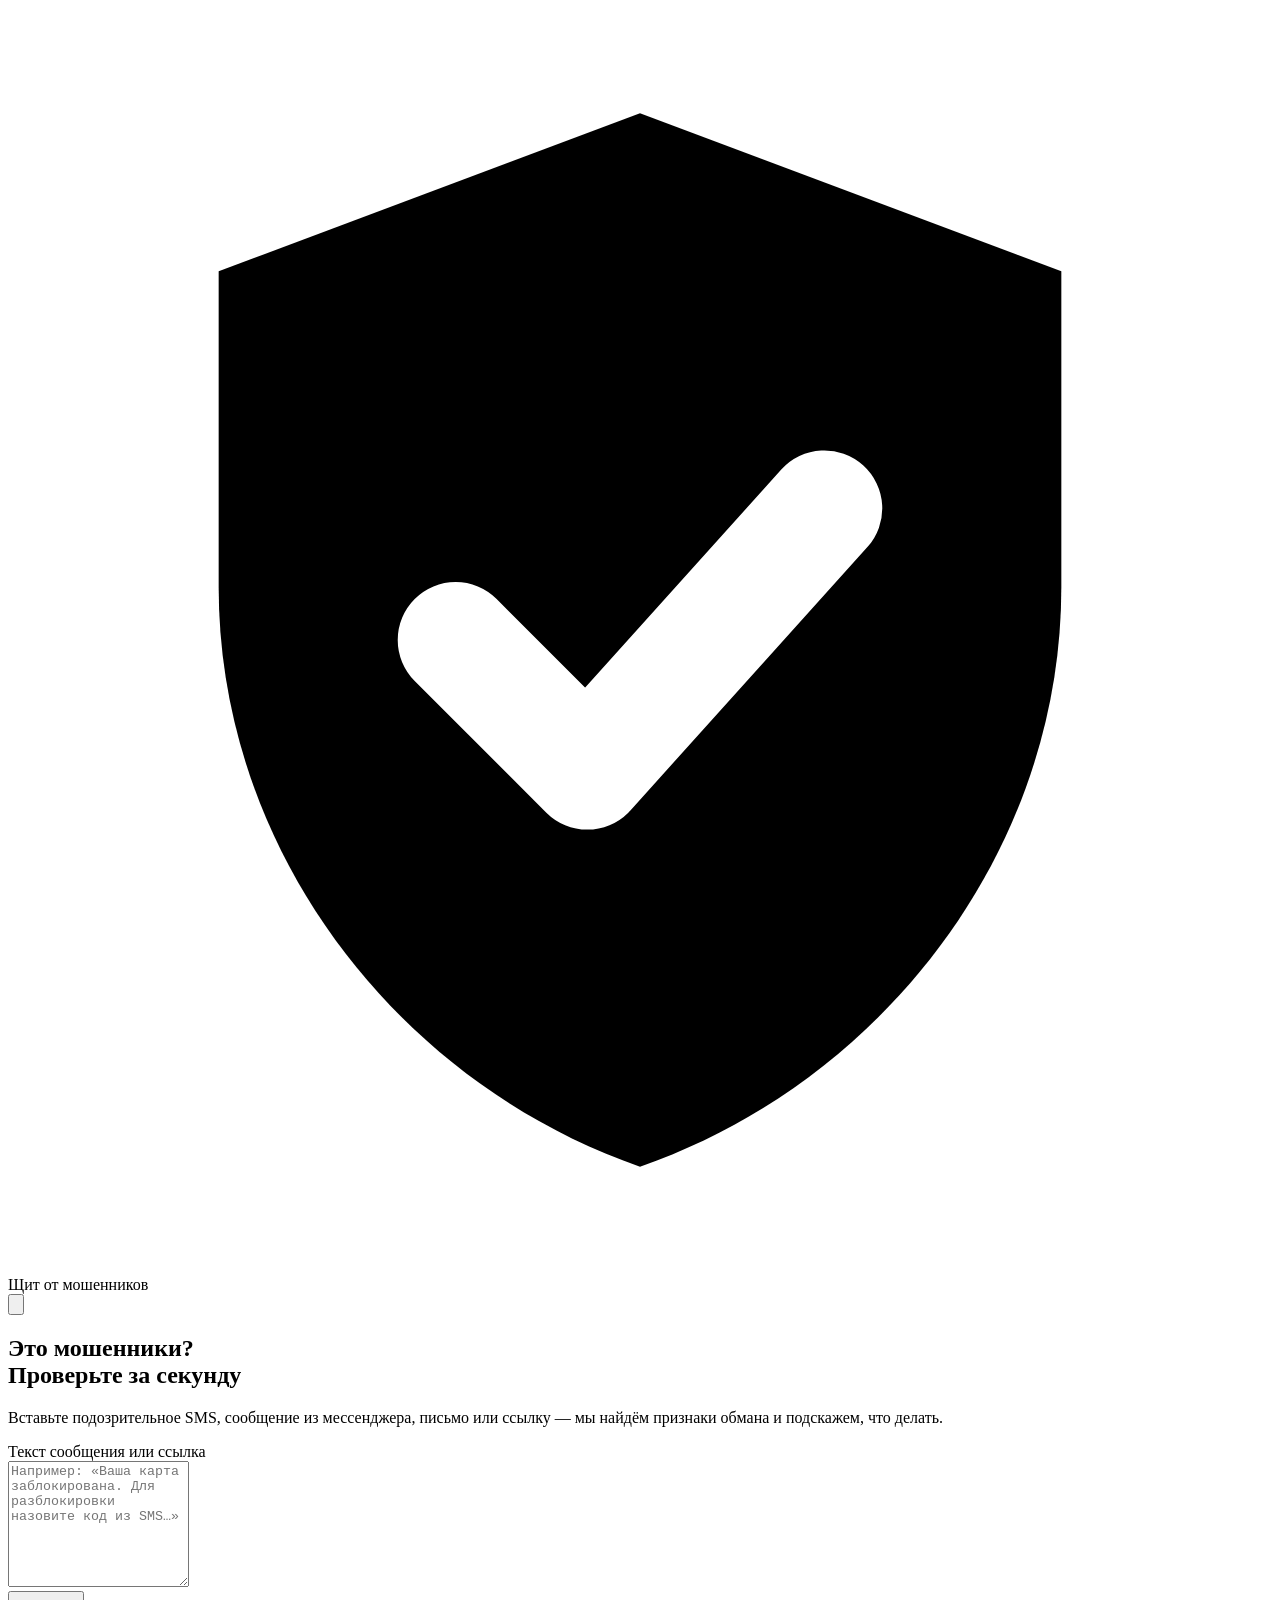
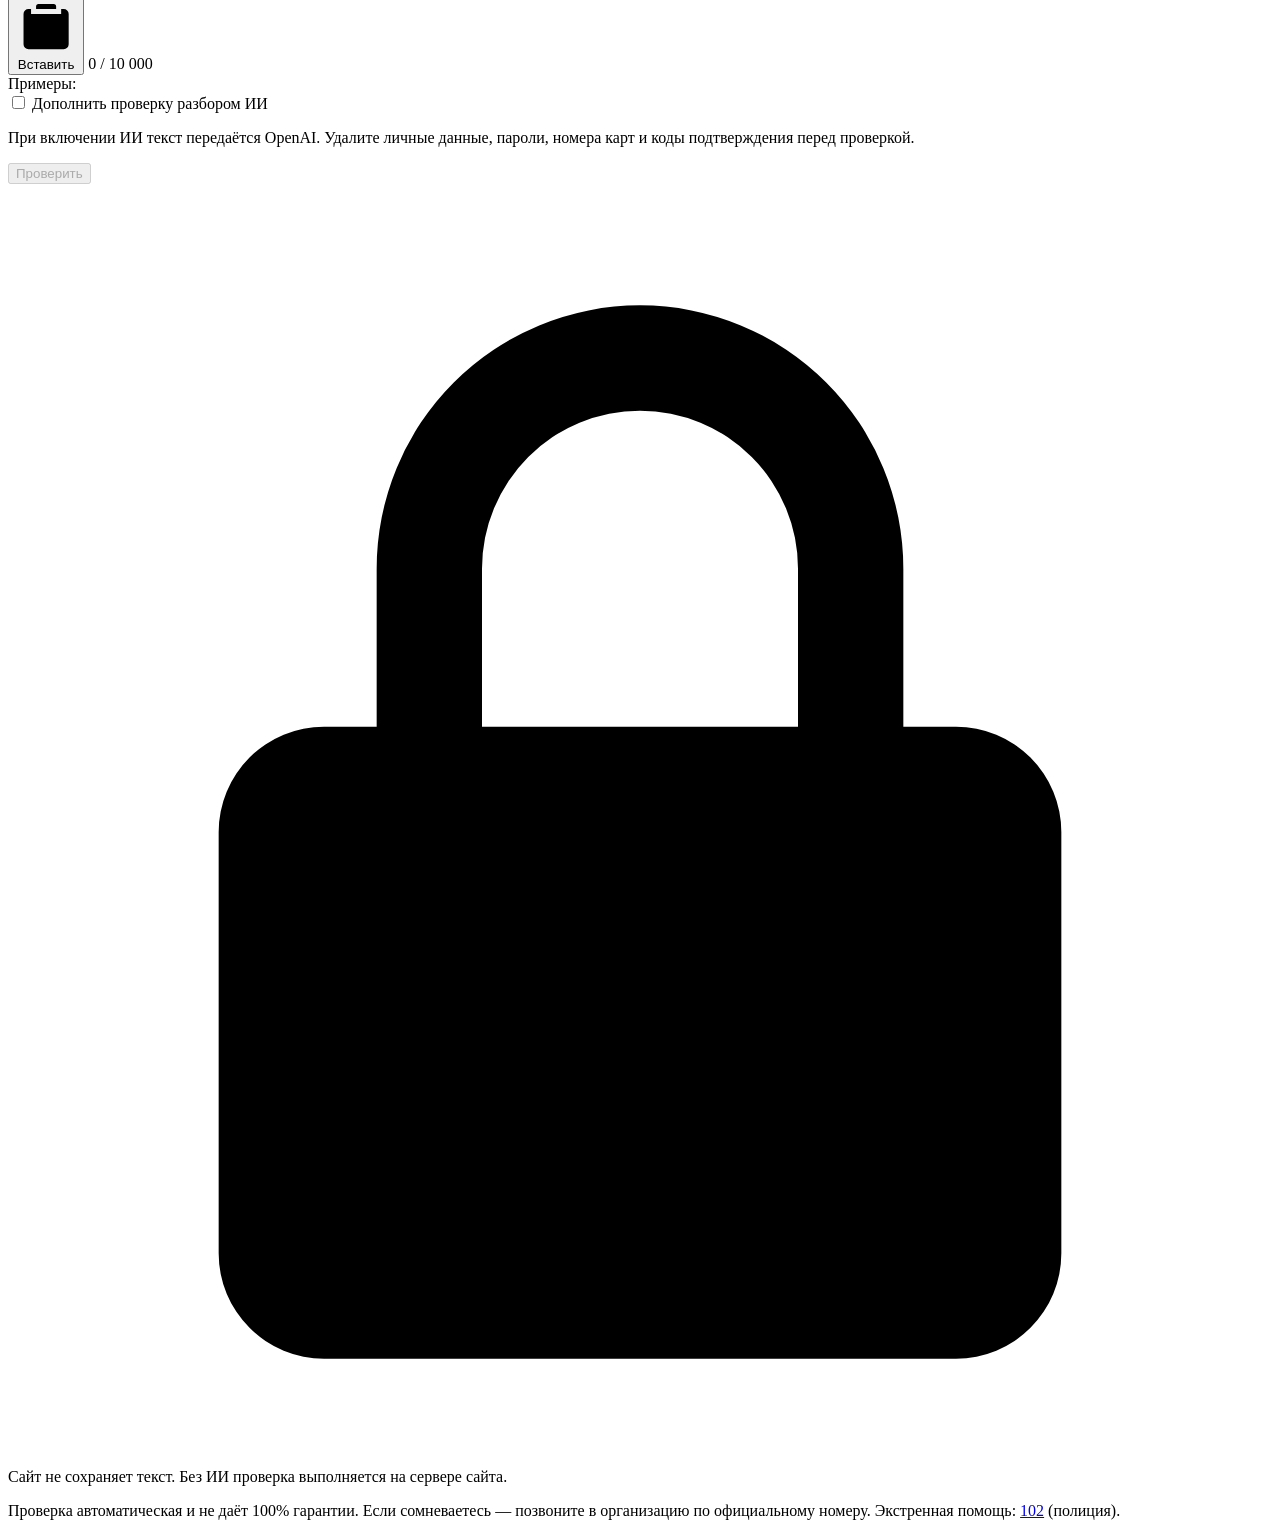
==== index.html @ 7ceca3e8 "Add files via upload" ====
<!doctype html>
<html lang="ru">
<head>
  <meta charset="utf-8">
  <meta name="viewport" content="width=device-width, initial-scale=1, viewport-fit=cover">
  <title>Щит от мошенников</title>
  <meta name="description" content="Проверьте подозрительное сообщение или ссылку на признаки мошенничества">
  <meta name="theme-color" content="#0f1b3d" media="(prefers-color-scheme: dark)">
  <meta name="theme-color" content="#f3f5fb" media="(prefers-color-scheme: light)">
  <link rel="icon" href="data:image/svg+xml,%3Csvg xmlns='http://www.w3.org/2000/svg' viewBox='0 0 24 24'%3E%3Cpath fill='%233b6cff' d='M12 2 4 5v6c0 5 3.4 9.4 8 11 4.6-1.6 8-6 8-11V5z'/%3E%3Cpath fill='none' stroke='white' stroke-width='2.2' stroke-linecap='round' stroke-linejoin='round' d='m8.5 12 2.5 2.5 4.5-5'/%3E%3C/svg%3E">
  <link rel="preconnect" href="https://fonts.googleapis.com">
  <link rel="preconnect" href="https://fonts.gstatic.com" crossorigin>
  <link href="https://fonts.googleapis.com/css2?family=Manrope:wght@400;500;600;700;800&display=swap" rel="stylesheet">
  <link rel="stylesheet" href="/static/style.css">
</head>
<body>
  <div class="bg-glow" aria-hidden="true"></div>

  <header class="site-header">
    <div class="wrap header-inner">
      <div class="brand">
        <svg class="brand-icon" viewBox="0 0 24 24" aria-hidden="true">
          <path d="M12 2 4 5v6c0 5 3.4 9.4 8 11 4.6-1.6 8-6 8-11V5z" fill="currentColor"/>
          <path d="m8.5 12 2.5 2.5 4.5-5" fill="none" stroke="#fff" stroke-width="2.2" stroke-linecap="round" stroke-linejoin="round"/>
        </svg>
        <span>Щит от мошенников</span>
      </div>
      <button class="theme-toggle" id="themeToggle" type="button" aria-label="Сменить тему">
        <svg viewBox="0 0 24 24" aria-hidden="true"><path d="M21 12.8A9 9 0 1 1 11.2 3a7 7 0 0 0 9.8 9.8z" fill="currentColor"/></svg>
      </button>
    </div>
  </header>

  <main class="wrap">
    <section class="hero">
      <h1>Это мошенники?<br><span class="accent">Проверьте за секунду</span></h1>
      <p class="lead">Вставьте подозрительное SMS, сообщение из мессенджера, письмо или ссылку — мы найдём признаки обмана и подскажем, что делать.</p>
    </section>

    <section class="card input-card" aria-labelledby="inputLabel">
      <form id="checkForm" novalidate>
        <label id="inputLabel" for="message" class="sr-only">Текст сообщения или ссылка</label>
        <div class="textarea-wrap">
          <textarea id="message" name="message" maxlength="10000" rows="8"
            placeholder="Например: «Ваша карта заблокирована. Для разблокировки назовите код из SMS…»"
            autocomplete="off" spellcheck="false"></textarea>
          <div class="textarea-tools">
            <button type="button" class="tool-btn" id="pasteBtn">
              <svg viewBox="0 0 24 24" aria-hidden="true"><path d="M9 4h6a1 1 0 0 1 1 1v1H8V5a1 1 0 0 1 1-1zm-3 2H5a2 2 0 0 0-2 2v12a2 2 0 0 0 2 2h14a2 2 0 0 0 2-2V8a2 2 0 0 0-2-2h-1v2H6z" fill="currentColor"/></svg>
              Вставить
            </button>
            <button type="button" class="tool-btn" id="clearBtn" hidden>
              <svg viewBox="0 0 24 24" aria-hidden="true"><path d="M6 6l12 12M18 6 6 18" stroke="currentColor" stroke-width="2.2" stroke-linecap="round"/></svg>
              Очистить
            </button>
            <span class="counter" id="counter">0 / 10 000</span>
          </div>
        </div>

        <div class="examples">
          <span class="examples-label">Примеры:</span>
          <div class="chips" id="examples"></div>
        </div>

        <label class="ai-option"><input type="checkbox" id="useAI"> Дополнить проверку разбором ИИ</label>
        <p class="privacy">При включении ИИ текст передаётся OpenAI. Удалите личные данные, пароли, номера карт и коды подтверждения перед проверкой.</p>
        <button type="submit" class="check-btn" id="checkBtn" disabled>
          <span class="btn-label">Проверить</span>
          <span class="spinner" aria-hidden="true"></span>
        </button>
        <p class="privacy">
          <svg viewBox="0 0 24 24" aria-hidden="true"><path d="M12 2a5 5 0 0 0-5 5v3H6a2 2 0 0 0-2 2v8a2 2 0 0 0 2 2h12a2 2 0 0 0 2-2v-8a2 2 0 0 0-2-2h-1V7a5 5 0 0 0-5-5zm-3 8V7a3 3 0 1 1 6 0v3z" fill="currentColor"/></svg>
          Сайт не сохраняет текст. Без ИИ проверка выполняется на сервере сайта.
        </p>
        <p class="error" id="error" role="alert" hidden></p>
      </form>
    </section>

    <section id="result" class="result" hidden aria-live="polite">
      <div class="card" id="aiCard" hidden>
        <h2 class="section-title">Разбор ИИ</h2>
        <p id="aiSummary"></p>
        <ul class="advice" id="aiSigns"></ul>
        <ol class="advice" id="aiAdvice"></ol>
        <p class="privacy">Оценка ИИ может быть ошибочной. Это не проверка личности отправителя или репутации сайта.</p>
      </div>
      <div class="card score-card" id="scoreCard">
        <div class="gauge">
          <svg viewBox="0 0 200 116" aria-hidden="true">
            <defs>
              <linearGradient id="gaugeTrack" x1="0" x2="1" y1="0" y2="0">
                <stop offset="0" stop-color="var(--low)"/>
                <stop offset=".45" stop-color="var(--medium)"/>
                <stop offset=".7" stop-color="var(--high)"/>
                <stop offset="1" stop-color="var(--critical)"/>
              </linearGradient>
            </defs>
            <path class="gauge-track" d="M20 100 A80 80 0 0 1 180 100"/>
            <path class="gauge-fill" id="gaugeFill" d="M20 100 A80 80 0 0 1 180 100"/>
            <circle class="gauge-dot" id="gaugeDot" r="7" cx="20" cy="100"/>
          </svg>
          <div class="gauge-value">
            <span class="score" id="scoreValue">0</span>
            <span class="score-max">из 100 · баллы риска</span>
          </div>
        </div>
        <div class="verdict">
          <span class="level-badge" id="levelBadge">—</span>
          <p id="verdictText"></p>
        </div>
      </div>

      <div class="card">
        <h2 class="section-title">
          <svg viewBox="0 0 24 24" aria-hidden="true"><path d="M12 3 2 21h20zm0 6v5m0 3v.5" fill="none" stroke="currentColor" stroke-width="2" stroke-linecap="round" stroke-linejoin="round"/></svg>
          Найденные признаки <span class="count" id="signsCount"></span>
        </h2>
        <ul class="signs" id="signs"></ul>
        <p class="empty" id="noSigns" hidden>Явных признаков мошенничества не обнаружено.</p>
      </div>

      <div class="card">
        <h2 class="section-title">
          <svg viewBox="0 0 24 24" aria-hidden="true"><path d="M12 2 4 5v6c0 5 3.4 9.4 8 11 4.6-1.6 8-6 8-11V5z" fill="none" stroke="currentColor" stroke-width="2" stroke-linejoin="round"/><path d="m8.5 12 2.5 2.5 4.5-5" fill="none" stroke="currentColor" stroke-width="2" stroke-linecap="round" stroke-linejoin="round"/></svg>
          Что делать
        </h2>
        <ol class="advice" id="advice"></ol>
      </div>

      <details class="card highlight-card" id="highlightCard">
        <summary>
          <span class="section-title as-summary">
            <svg viewBox="0 0 24 24" aria-hidden="true"><path d="M4 6h16M4 12h10M4 18h7" stroke="currentColor" stroke-width="2" stroke-linecap="round"/></svg>
            Опасные фрагменты в тексте
          </span>
          <svg class="chev" viewBox="0 0 24 24" aria-hidden="true"><path d="m6 9 6 6 6-6" fill="none" stroke="currentColor" stroke-width="2" stroke-linecap="round" stroke-linejoin="round"/></svg>
        </summary>
        <div class="highlighted" id="highlighted"></div>
      </details>

      <button type="button" class="again-btn" id="againBtn">Проверить другое сообщение</button>
    </section>
  </main>

  <footer class="wrap footer">
    <p>Проверка автоматическая и не даёт 100% гарантии. Если сомневаетесь — позвоните в организацию по официальному номеру. Экстренная помощь: <a href="tel:102">102</a> (полиция).</p>
  </footer>

  <script src="/static/app.js"></script>
</body>
</html>
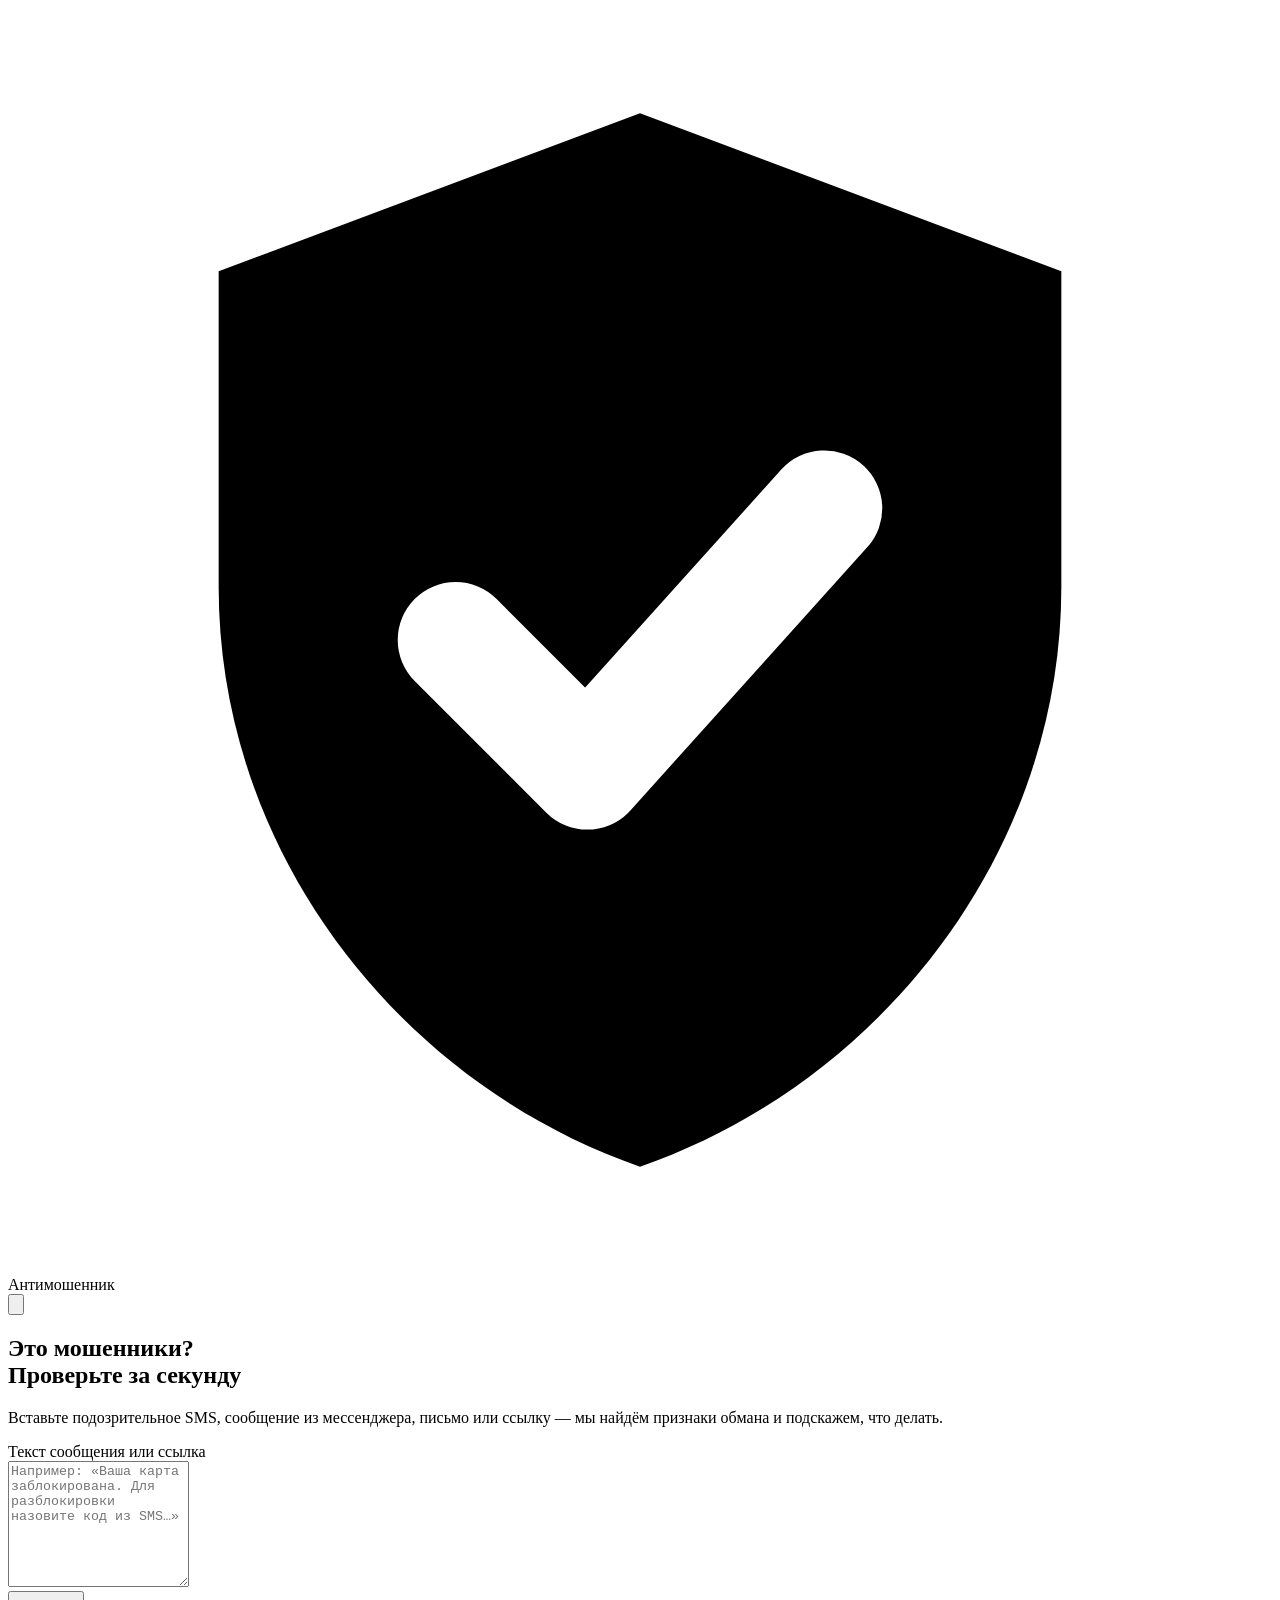
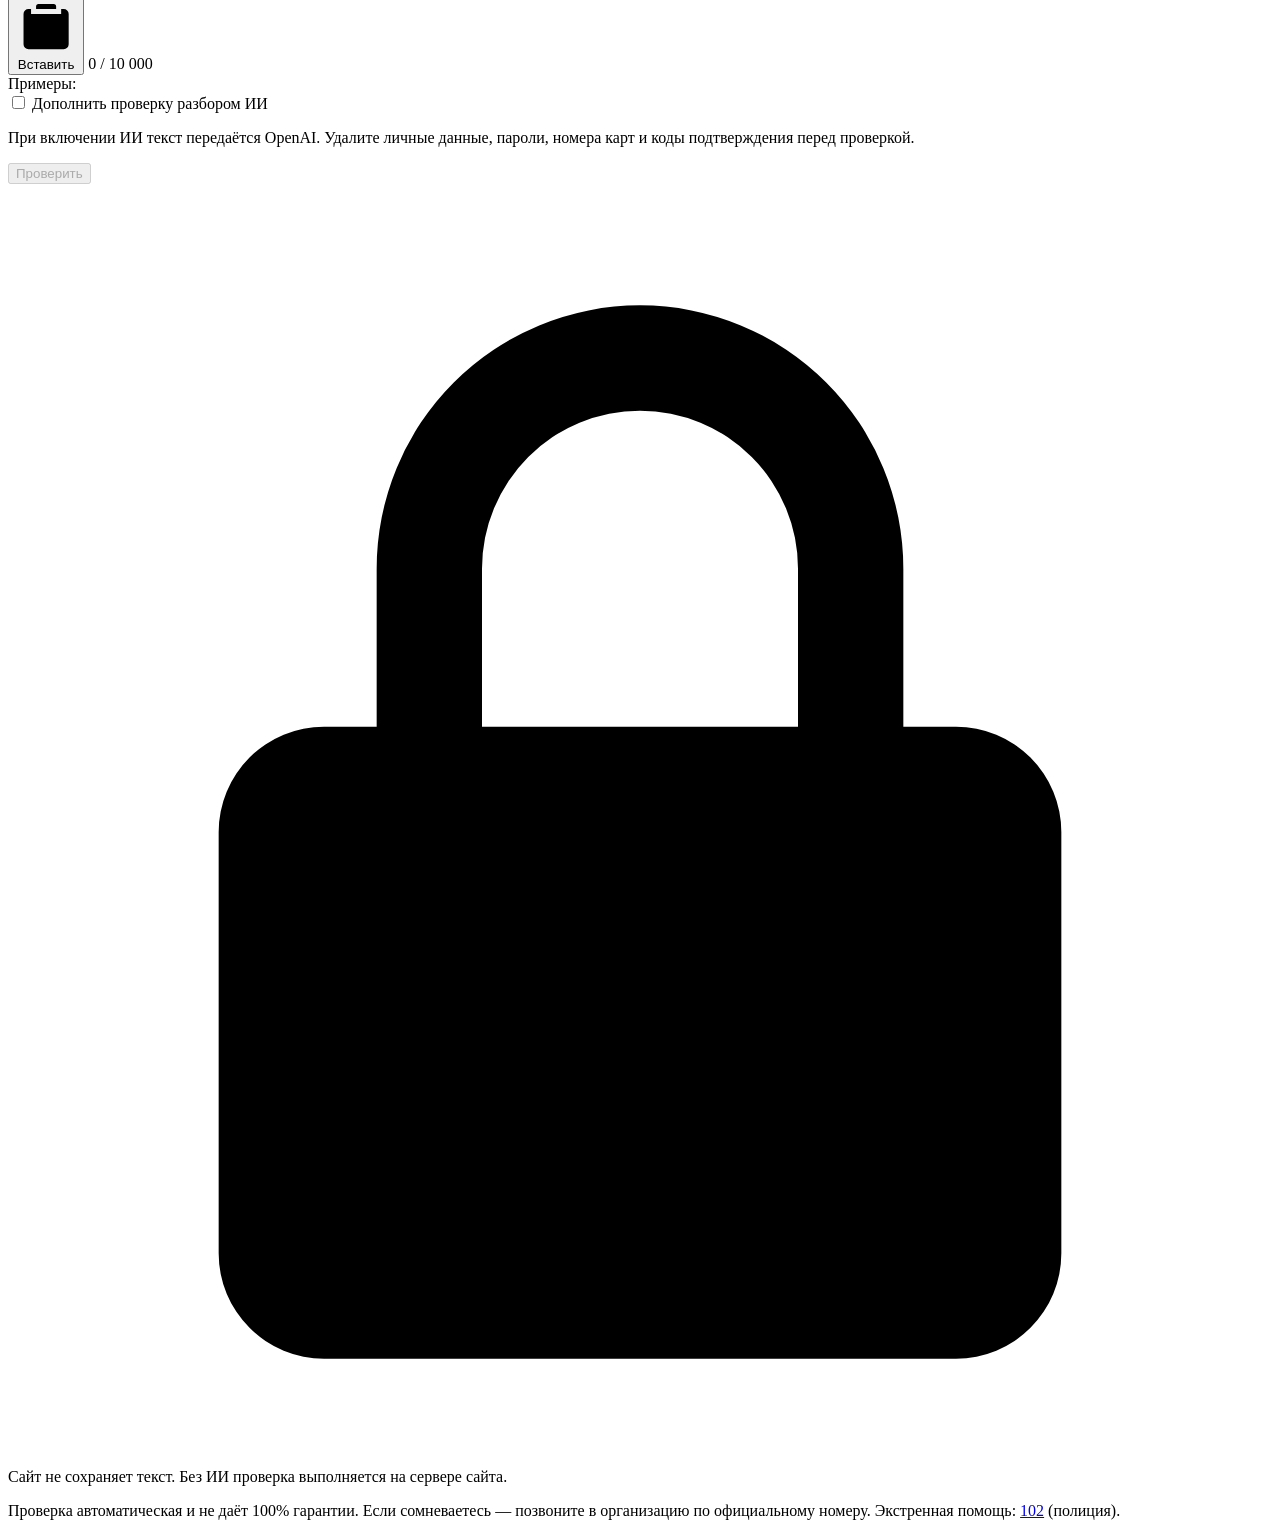
==== commit 054b22c1: "Обновить название сайта на Антимошенник" ====
--- a/index.html
+++ b/index.html
@@ -3,7 +3,7 @@
 <head>
   <meta charset="utf-8">
   <meta name="viewport" content="width=device-width, initial-scale=1, viewport-fit=cover">
-  <title>Щит от мошенников</title>
+  <title>Антимошенник — проверь сообщение перед тем, как поверить</title>
   <meta name="description" content="Проверьте подозрительное сообщение или ссылку на признаки мошенничества">
   <meta name="theme-color" content="#0f1b3d" media="(prefers-color-scheme: dark)">
   <meta name="theme-color" content="#f3f5fb" media="(prefers-color-scheme: light)">
@@ -23,7 +23,7 @@
           <path d="M12 2 4 5v6c0 5 3.4 9.4 8 11 4.6-1.6 8-6 8-11V5z" fill="currentColor"/>
           <path d="m8.5 12 2.5 2.5 4.5-5" fill="none" stroke="#fff" stroke-width="2.2" stroke-linecap="round" stroke-linejoin="round"/>
         </svg>
-        <span>Щит от мошенников</span>
+        <span>Антимошенник</span>
       </div>
       <button class="theme-toggle" id="themeToggle" type="button" aria-label="Сменить тему">
         <svg viewBox="0 0 24 24" aria-hidden="true"><path d="M21 12.8A9 9 0 1 1 11.2 3a7 7 0 0 0 9.8 9.8z" fill="currentColor"/></svg>
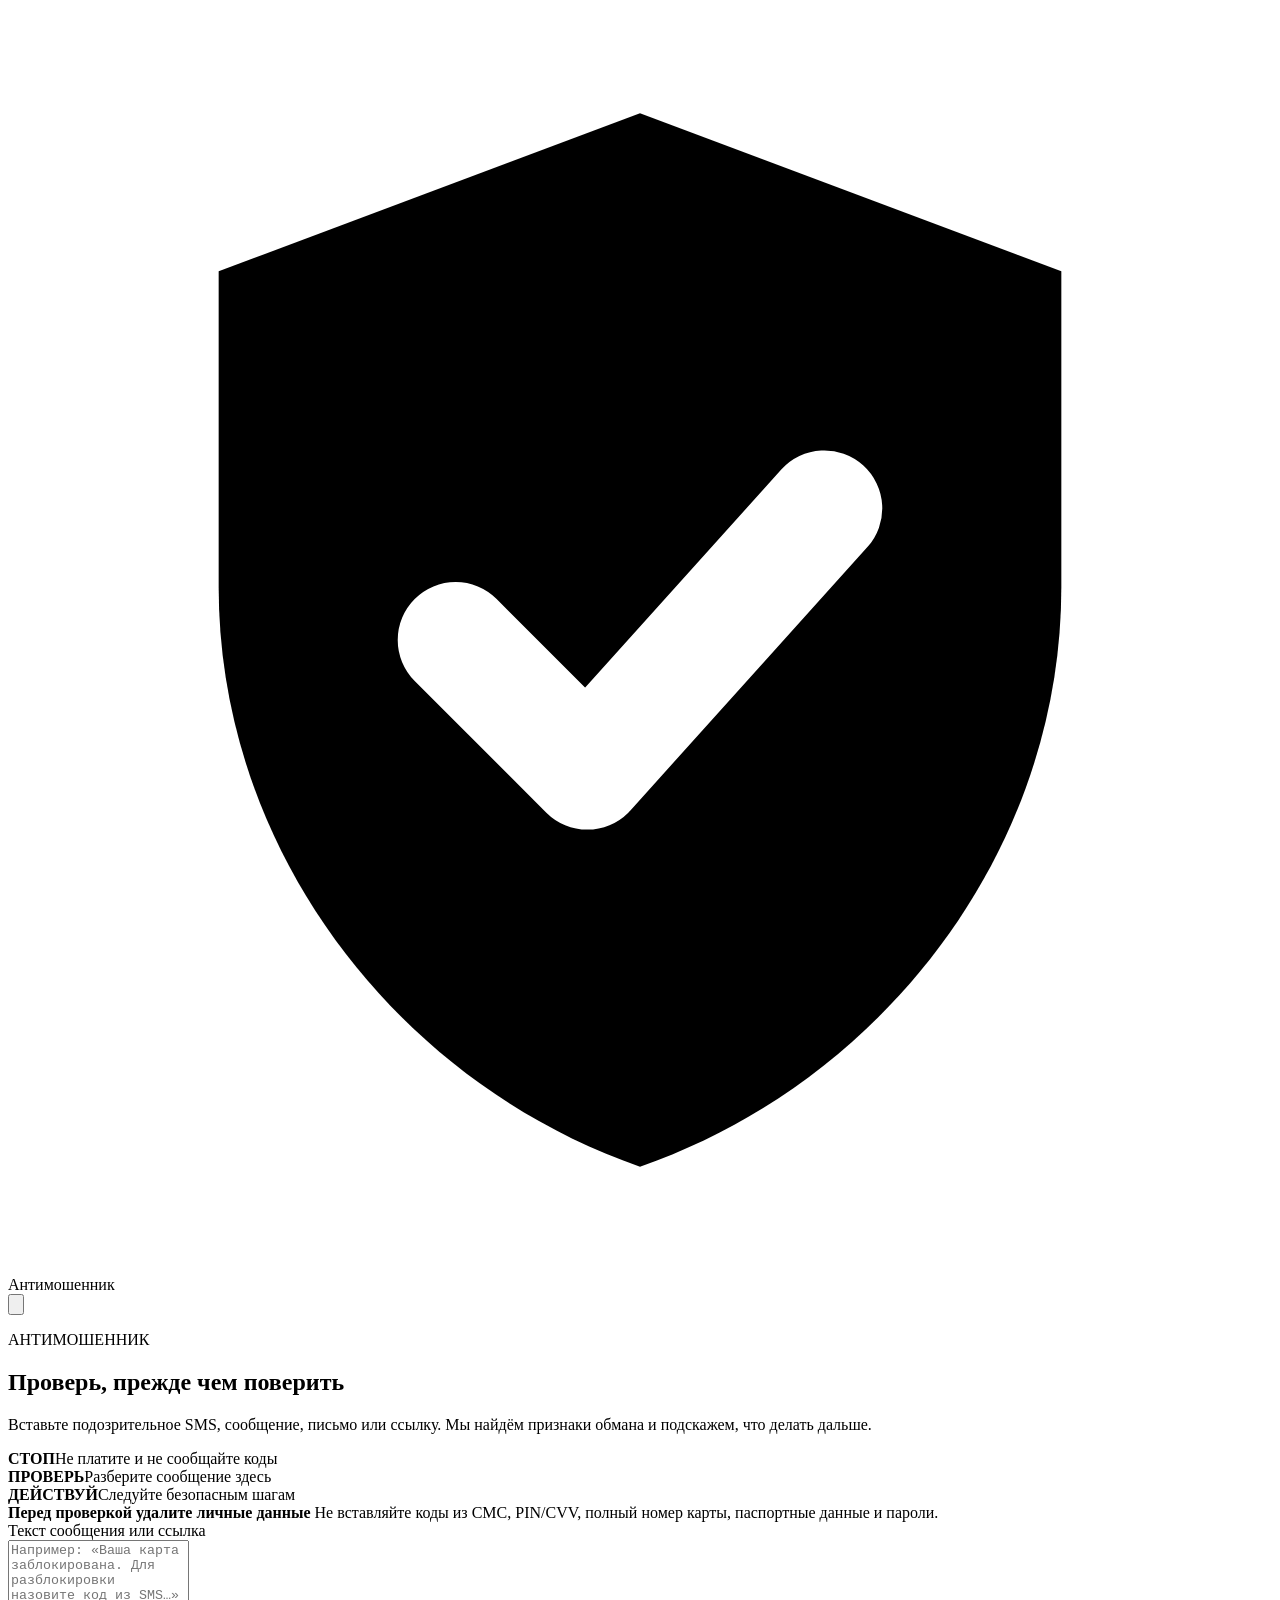
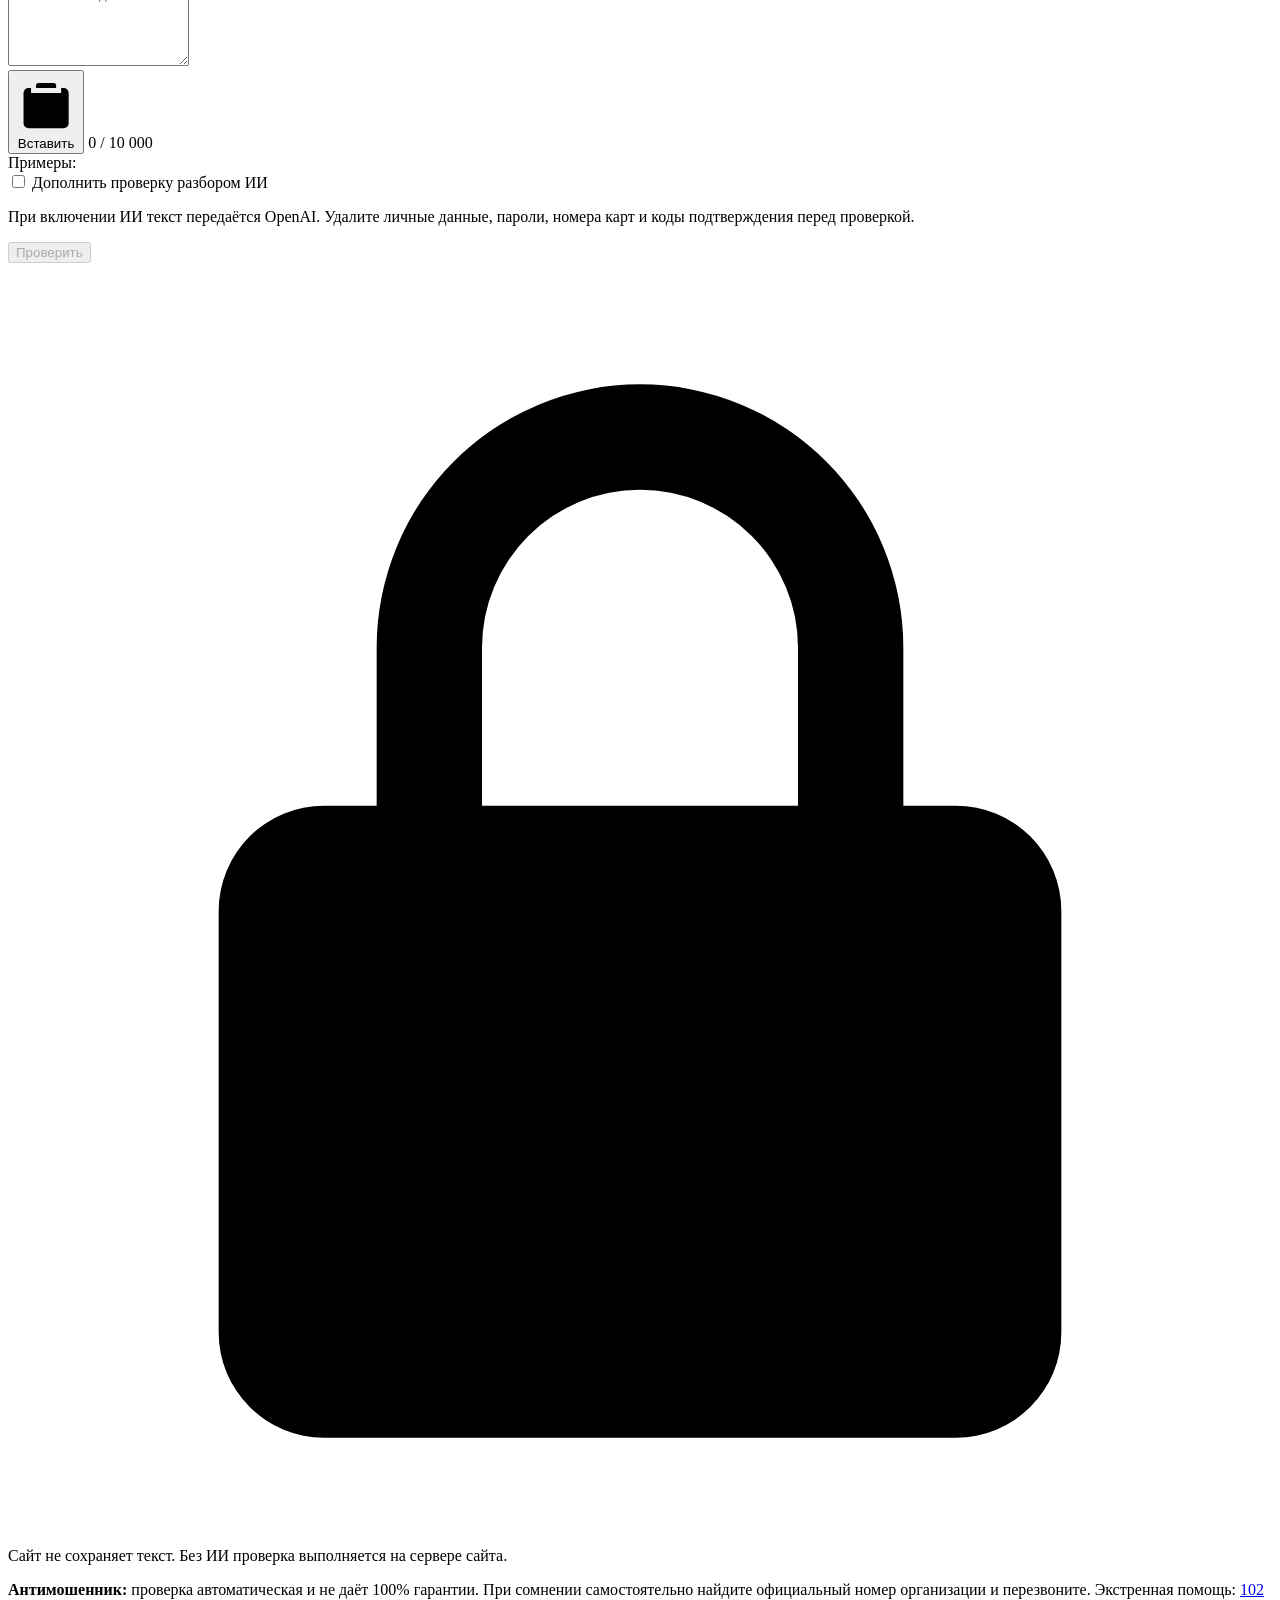
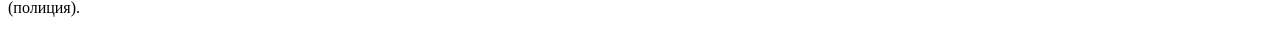
==== commit a5f832be: "Усилить первый экран и тексты Антимошенника" ====
--- a/index.html
+++ b/index.html
@@ -4,7 +4,7 @@
   <meta charset="utf-8">
   <meta name="viewport" content="width=device-width, initial-scale=1, viewport-fit=cover">
   <title>Антимошенник — проверь сообщение перед тем, как поверить</title>
-  <meta name="description" content="Проверьте подозрительное сообщение или ссылку на признаки мошенничества">
+  <meta name="description" content="Проверка подозрительных сообщений, звонков и ссылок на признаки мошенничества. Стоп → Проверь → Действуй.">
   <meta name="theme-color" content="#0f1b3d" media="(prefers-color-scheme: dark)">
   <meta name="theme-color" content="#f3f5fb" media="(prefers-color-scheme: light)">
   <link rel="icon" href="data:image/svg+xml,%3Csvg xmlns='http://www.w3.org/2000/svg' viewBox='0 0 24 24'%3E%3Cpath fill='%233b6cff' d='M12 2 4 5v6c0 5 3.4 9.4 8 11 4.6-1.6 8-6 8-11V5z'/%3E%3Cpath fill='none' stroke='white' stroke-width='2.2' stroke-linecap='round' stroke-linejoin='round' d='m8.5 12 2.5 2.5 4.5-5'/%3E%3C/svg%3E">
@@ -33,11 +33,21 @@
 
   <main class="wrap">
     <section class="hero">
-      <h1>Это мошенники?<br><span class="accent">Проверьте за секунду</span></h1>
-      <p class="lead">Вставьте подозрительное SMS, сообщение из мессенджера, письмо или ссылку — мы найдём признаки обмана и подскажем, что делать.</p>
+      <p class="eyebrow">АНТИМОШЕННИК</p>
+      <h1>Проверь, прежде чем <span class="accent">поверить</span></h1>
+      <p class="lead">Вставьте подозрительное SMS, сообщение, письмо или ссылку. Мы найдём признаки обмана и подскажем, что делать дальше.</p>
+      <div class="safety-flow" aria-label="Стоп, проверь, действуй">
+        <div><strong>СТОП</strong><span>Не платите и не сообщайте коды</span></div>
+        <div><strong>ПРОВЕРЬ</strong><span>Разберите сообщение здесь</span></div>
+        <div><strong>ДЕЙСТВУЙ</strong><span>Следуйте безопасным шагам</span></div>
+      </div>
     </section>
 
     <section class="card input-card" aria-labelledby="inputLabel">
+      <div class="privacy-alert">
+        <strong>Перед проверкой удалите личные данные</strong>
+        <span>Не вставляйте коды из СМС, PIN/CVV, полный номер карты, паспортные данные и пароли.</span>
+      </div>
       <form id="checkForm" novalidate>
         <label id="inputLabel" for="message" class="sr-only">Текст сообщения или ссылка</label>
         <div class="textarea-wrap">
@@ -101,7 +111,7 @@
           </svg>
           <div class="gauge-value">
             <span class="score" id="scoreValue">0</span>
-            <span class="score-max">из 100 · баллы риска</span>
+            <span class="score-max">из 100 · баллы риска, не вероятность</span>
           </div>
         </div>
         <div class="verdict">
@@ -138,12 +148,15 @@
         <div class="highlighted" id="highlighted"></div>
       </details>
 
-      <button type="button" class="again-btn" id="againBtn">Проверить другое сообщение</button>
+      <div class="result-actions">
+        <button type="button" class="share-btn" id="shareBtn">Поделиться результатом</button>
+        <button type="button" class="again-btn" id="againBtn">Проверить другое сообщение</button>
+      </div>
     </section>
   </main>
 
   <footer class="wrap footer">
-    <p>Проверка автоматическая и не даёт 100% гарантии. Если сомневаетесь — позвоните в организацию по официальному номеру. Экстренная помощь: <a href="tel:102">102</a> (полиция).</p>
+    <p><strong>Антимошенник:</strong> проверка автоматическая и не даёт 100% гарантии. При сомнении самостоятельно найдите официальный номер организации и перезвоните. Экстренная помощь: <a href="tel:102">102</a> (полиция).</p>
   </footer>
 
   <script src="/static/app.js"></script>
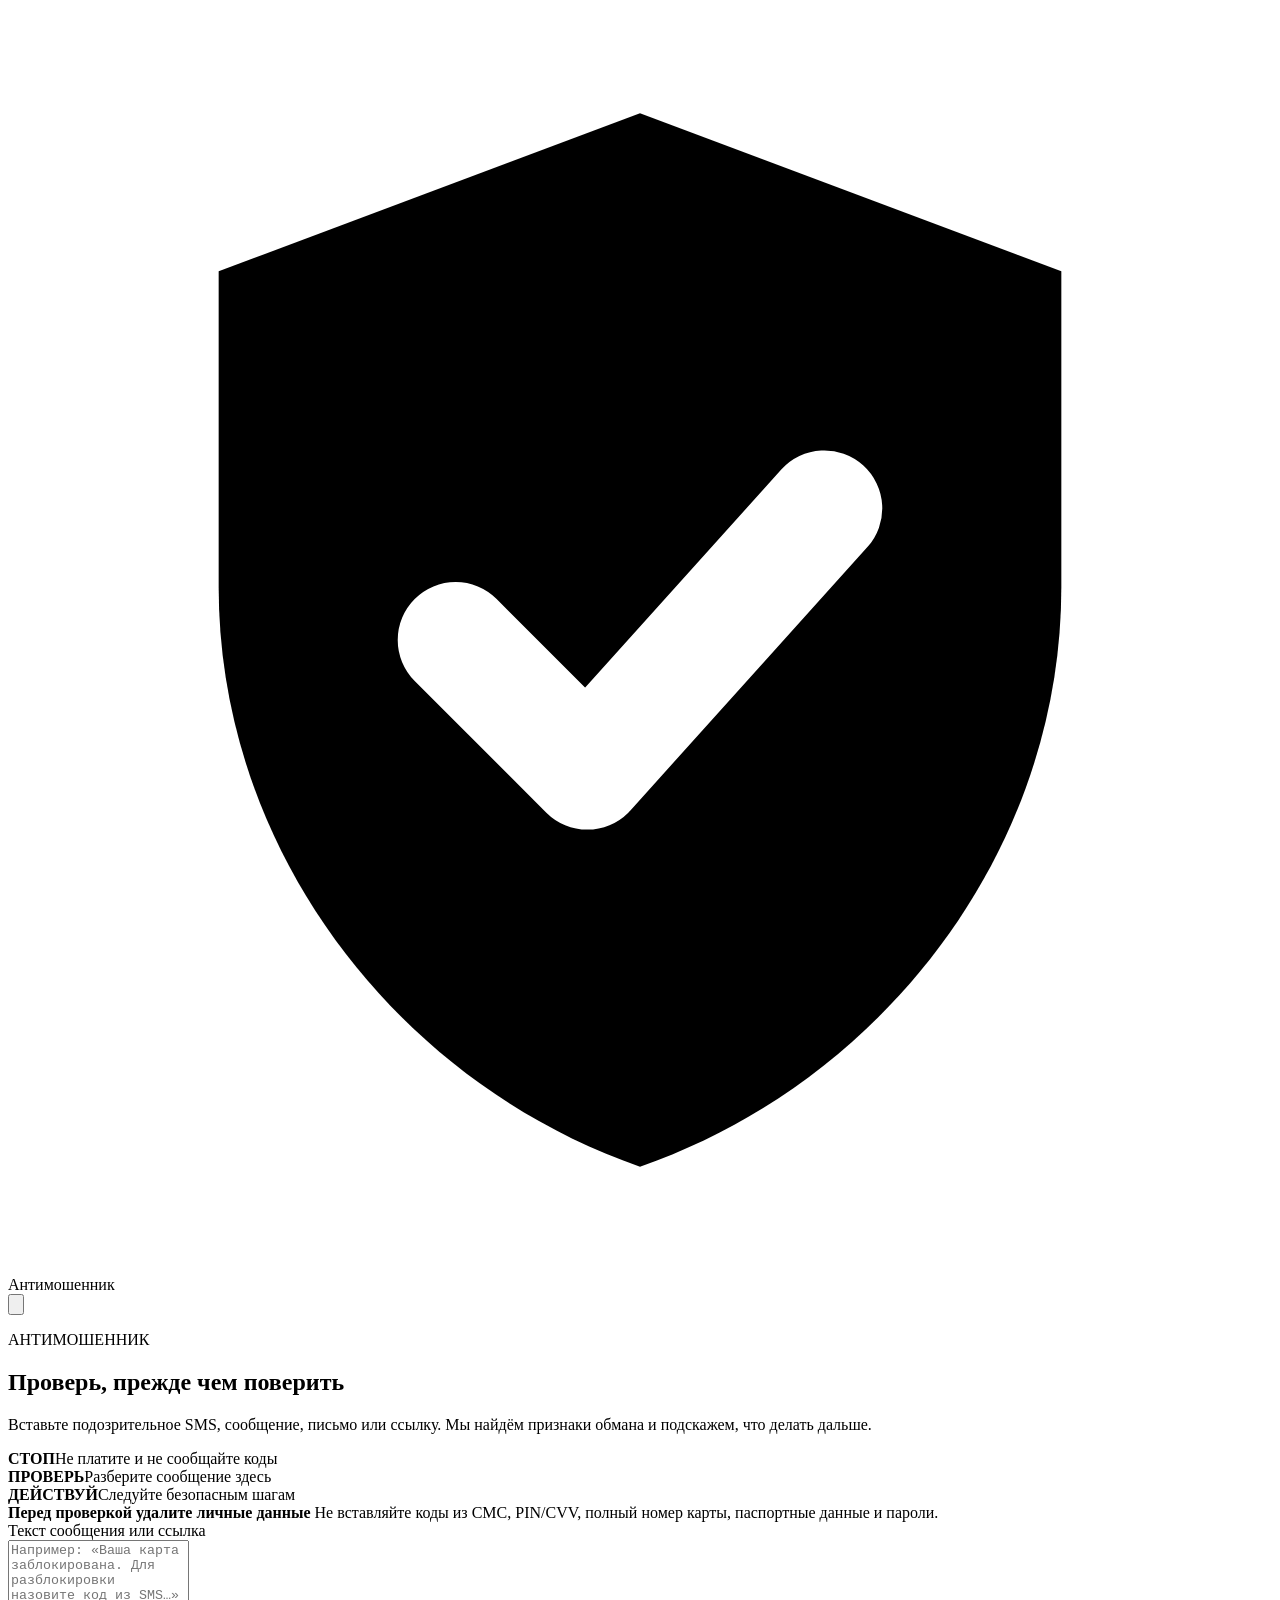
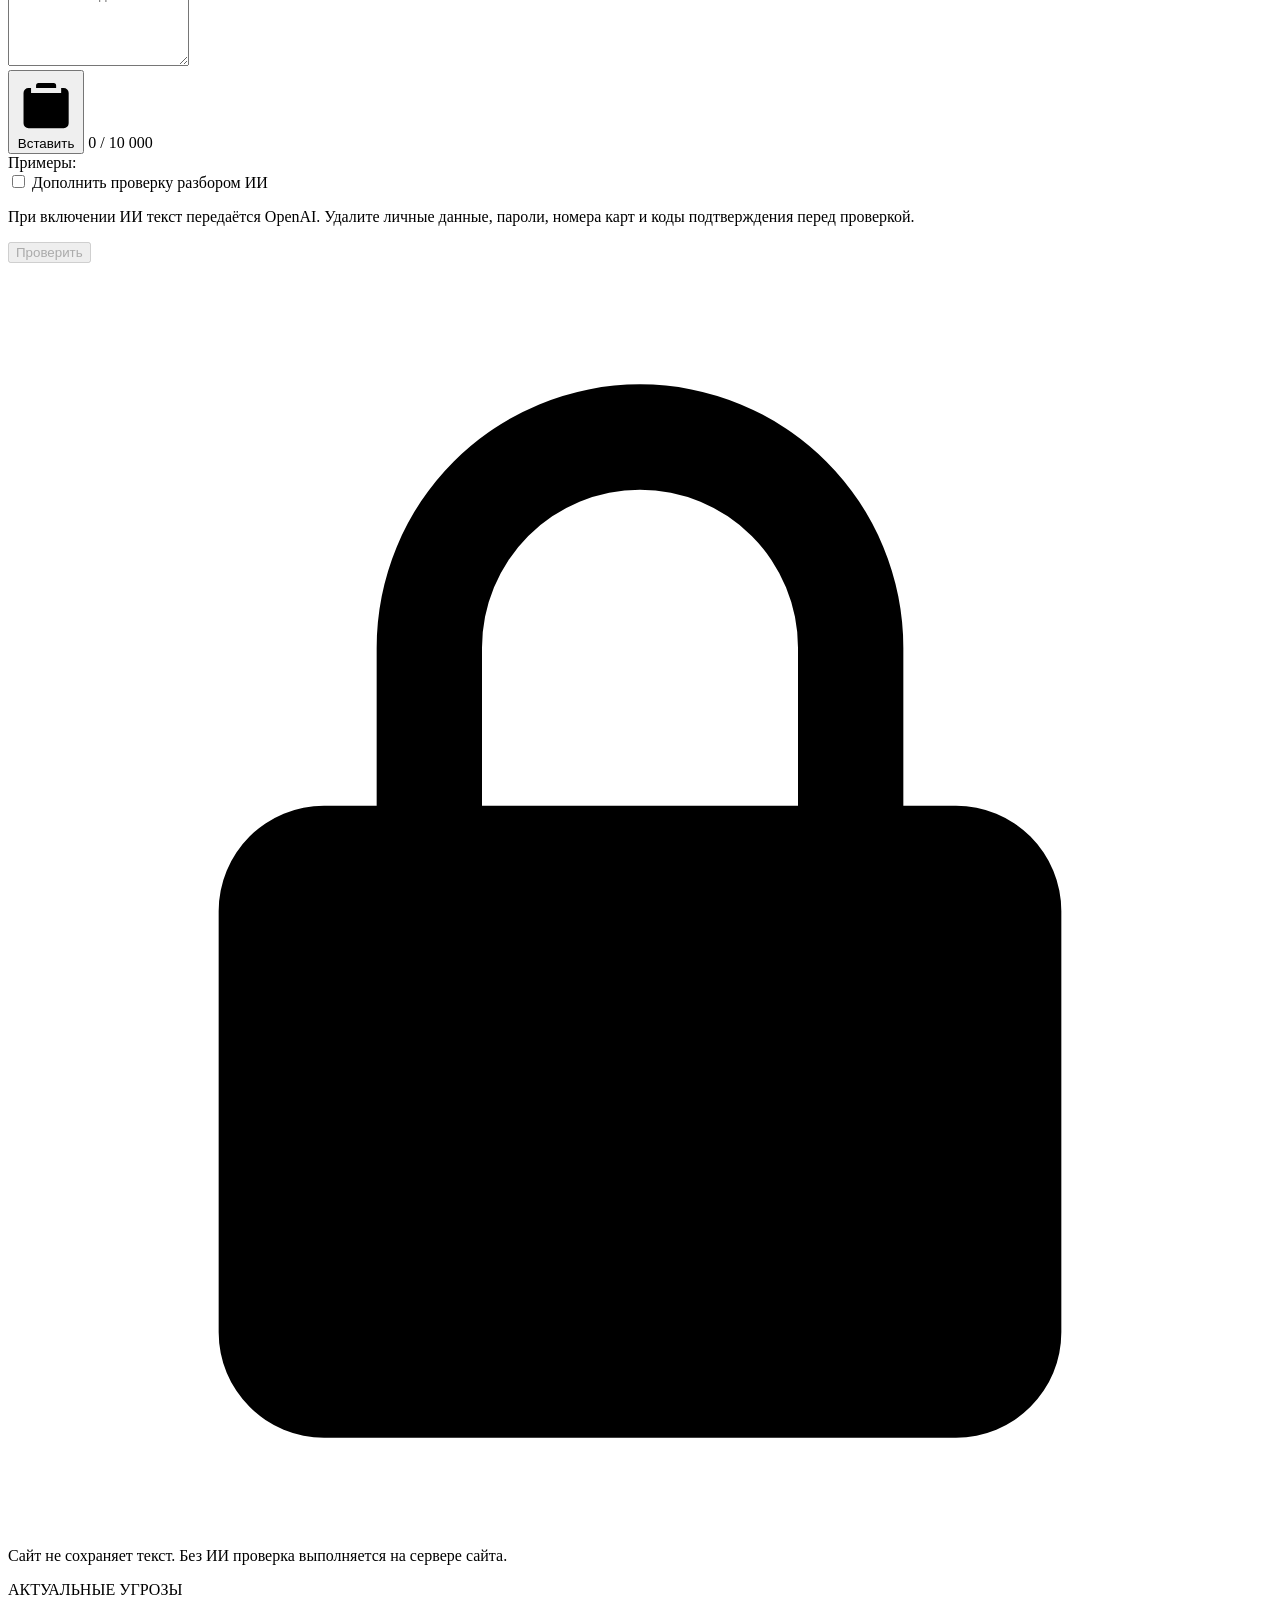
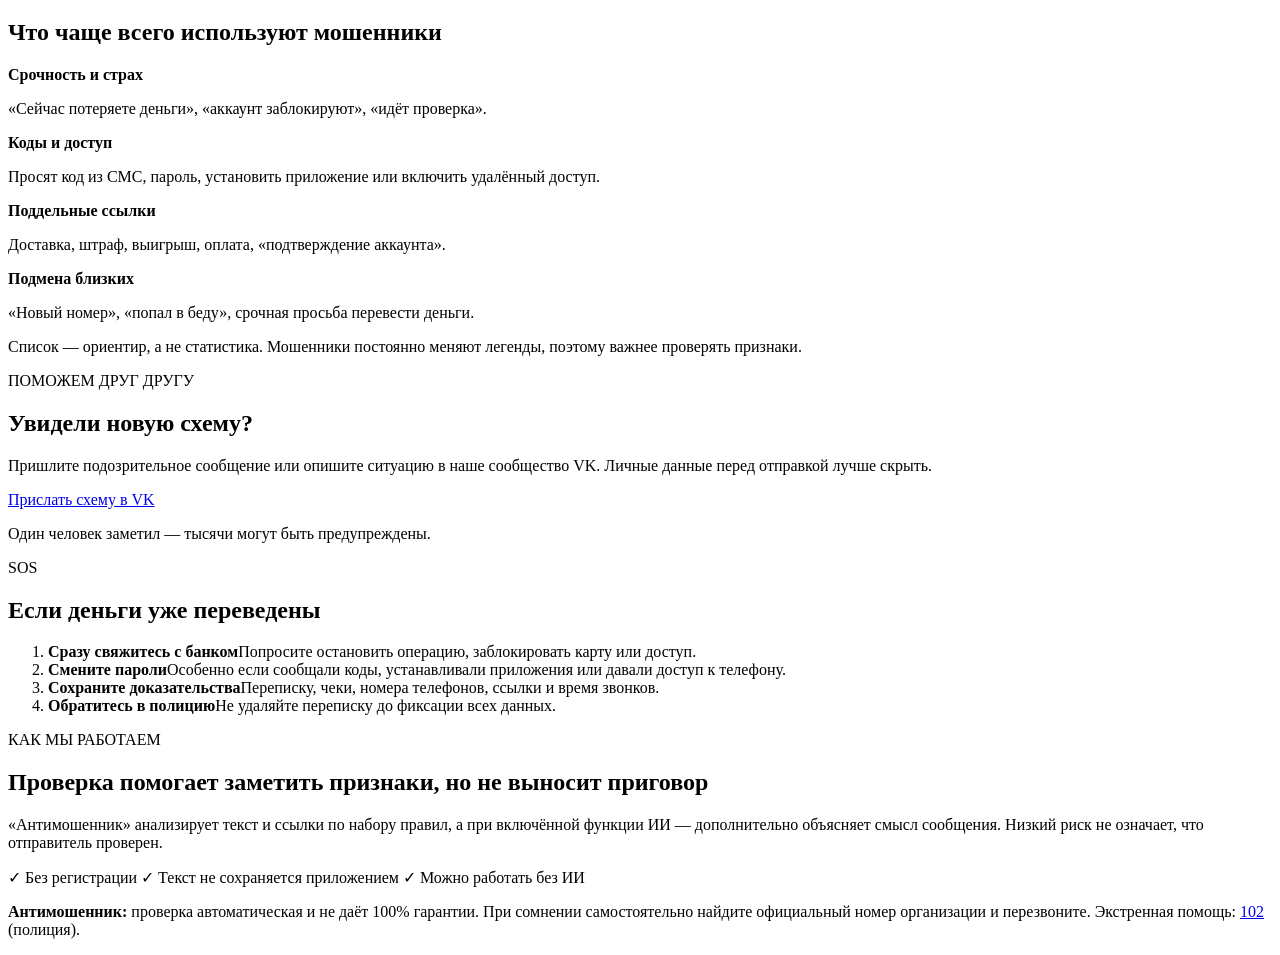
==== commit f07ee6ac: "Добавить полезные разделы, SOS и установку приложения" ====
--- a/index.html
+++ b/index.html
@@ -11,6 +11,8 @@
   <link rel="preconnect" href="https://fonts.googleapis.com">
   <link rel="preconnect" href="https://fonts.gstatic.com" crossorigin>
   <link href="https://fonts.googleapis.com/css2?family=Manrope:wght@400;500;600;700;800&display=swap" rel="stylesheet">
+  <link rel="manifest" href="/manifest.webmanifest">
+  <link rel="apple-touch-icon" href="/static/icon.svg">
   <link rel="stylesheet" href="/static/style.css">
 </head>
 <body>
@@ -25,9 +27,12 @@
         </svg>
         <span>Антимошенник</span>
       </div>
-      <button class="theme-toggle" id="themeToggle" type="button" aria-label="Сменить тему">
+      <div class="header-actions">
+        <button class="install-btn" id="installBtn" type="button" hidden>Установить</button>
+        <button class="theme-toggle" id="themeToggle" type="button" aria-label="Сменить тему">
         <svg viewBox="0 0 24 24" aria-hidden="true"><path d="M21 12.8A9 9 0 1 1 11.2 3a7 7 0 0 0 9.8 9.8z" fill="currentColor"/></svg>
-      </button>
+        </button>
+      </div>
     </div>
   </header>
 
@@ -84,6 +89,50 @@
         </p>
         <p class="error" id="error" role="alert" hidden></p>
       </form>
+    </section>
+
+    <section class="home-sections" aria-label="Полезные разделы">
+      <section class="card section-card">
+        <div class="section-kicker">АКТУАЛЬНЫЕ УГРОЗЫ</div>
+        <h2>Что чаще всего используют мошенники</h2>
+        <div class="threat-grid">
+          <article><span class="threat-dot hot"></span><strong>Срочность и страх</strong><p>«Сейчас потеряете деньги», «аккаунт заблокируют», «идёт проверка».</p></article>
+          <article><span class="threat-dot hot"></span><strong>Коды и доступ</strong><p>Просят код из СМС, пароль, установить приложение или включить удалённый доступ.</p></article>
+          <article><span class="threat-dot warn"></span><strong>Поддельные ссылки</strong><p>Доставка, штраф, выигрыш, оплата, «подтверждение аккаунта».</p></article>
+          <article><span class="threat-dot warn"></span><strong>Подмена близких</strong><p>«Новый номер», «попал в беду», срочная просьба перевести деньги.</p></article>
+        </div>
+        <p class="section-note">Список — ориентир, а не статистика. Мошенники постоянно меняют легенды, поэтому важнее проверять признаки.</p>
+      </section>
+
+      <section class="card section-card">
+        <div class="section-kicker">ПОМОЖЕМ ДРУГ ДРУГУ</div>
+        <h2>Увидели новую схему?</h2>
+        <p>Пришлите подозрительное сообщение или опишите ситуацию в наше сообщество VK. Личные данные перед отправкой лучше скрыть.</p>
+        <a class="primary-link" href="https://vk.ru/shchit_ot_moshennikov" target="_blank" rel="noopener noreferrer">Прислать схему в VK</a>
+        <p class="microcopy">Один человек заметил — тысячи могут быть предупреждены.</p>
+      </section>
+
+      <section class="card section-card sos-card">
+        <div class="section-kicker">SOS</div>
+        <h2>Если деньги уже переведены</h2>
+        <ol class="sos-list">
+          <li><strong>Сразу свяжитесь с банком</strong><span>Попросите остановить операцию, заблокировать карту или доступ.</span></li>
+          <li><strong>Смените пароли</strong><span>Особенно если сообщали коды, устанавливали приложения или давали доступ к телефону.</span></li>
+          <li><strong>Сохраните доказательства</strong><span>Переписку, чеки, номера телефонов, ссылки и время звонков.</span></li>
+          <li><strong>Обратитесь в полицию</strong><span>Не удаляйте переписку до фиксации всех данных.</span></li>
+        </ol>
+      </section>
+
+      <section class="card section-card">
+        <div class="section-kicker">КАК МЫ РАБОТАЕМ</div>
+        <h2>Проверка помогает заметить признаки, но не выносит приговор</h2>
+        <p>«Антимошенник» анализирует текст и ссылки по набору правил, а при включённой функции ИИ — дополнительно объясняет смысл сообщения. Низкий риск не означает, что отправитель проверен.</p>
+        <div class="trust-row">
+          <span>✓ Без регистрации</span>
+          <span>✓ Текст не сохраняется приложением</span>
+          <span>✓ Можно работать без ИИ</span>
+        </div>
+      </section>
     </section>
 
     <section id="result" class="result" hidden aria-live="polite">
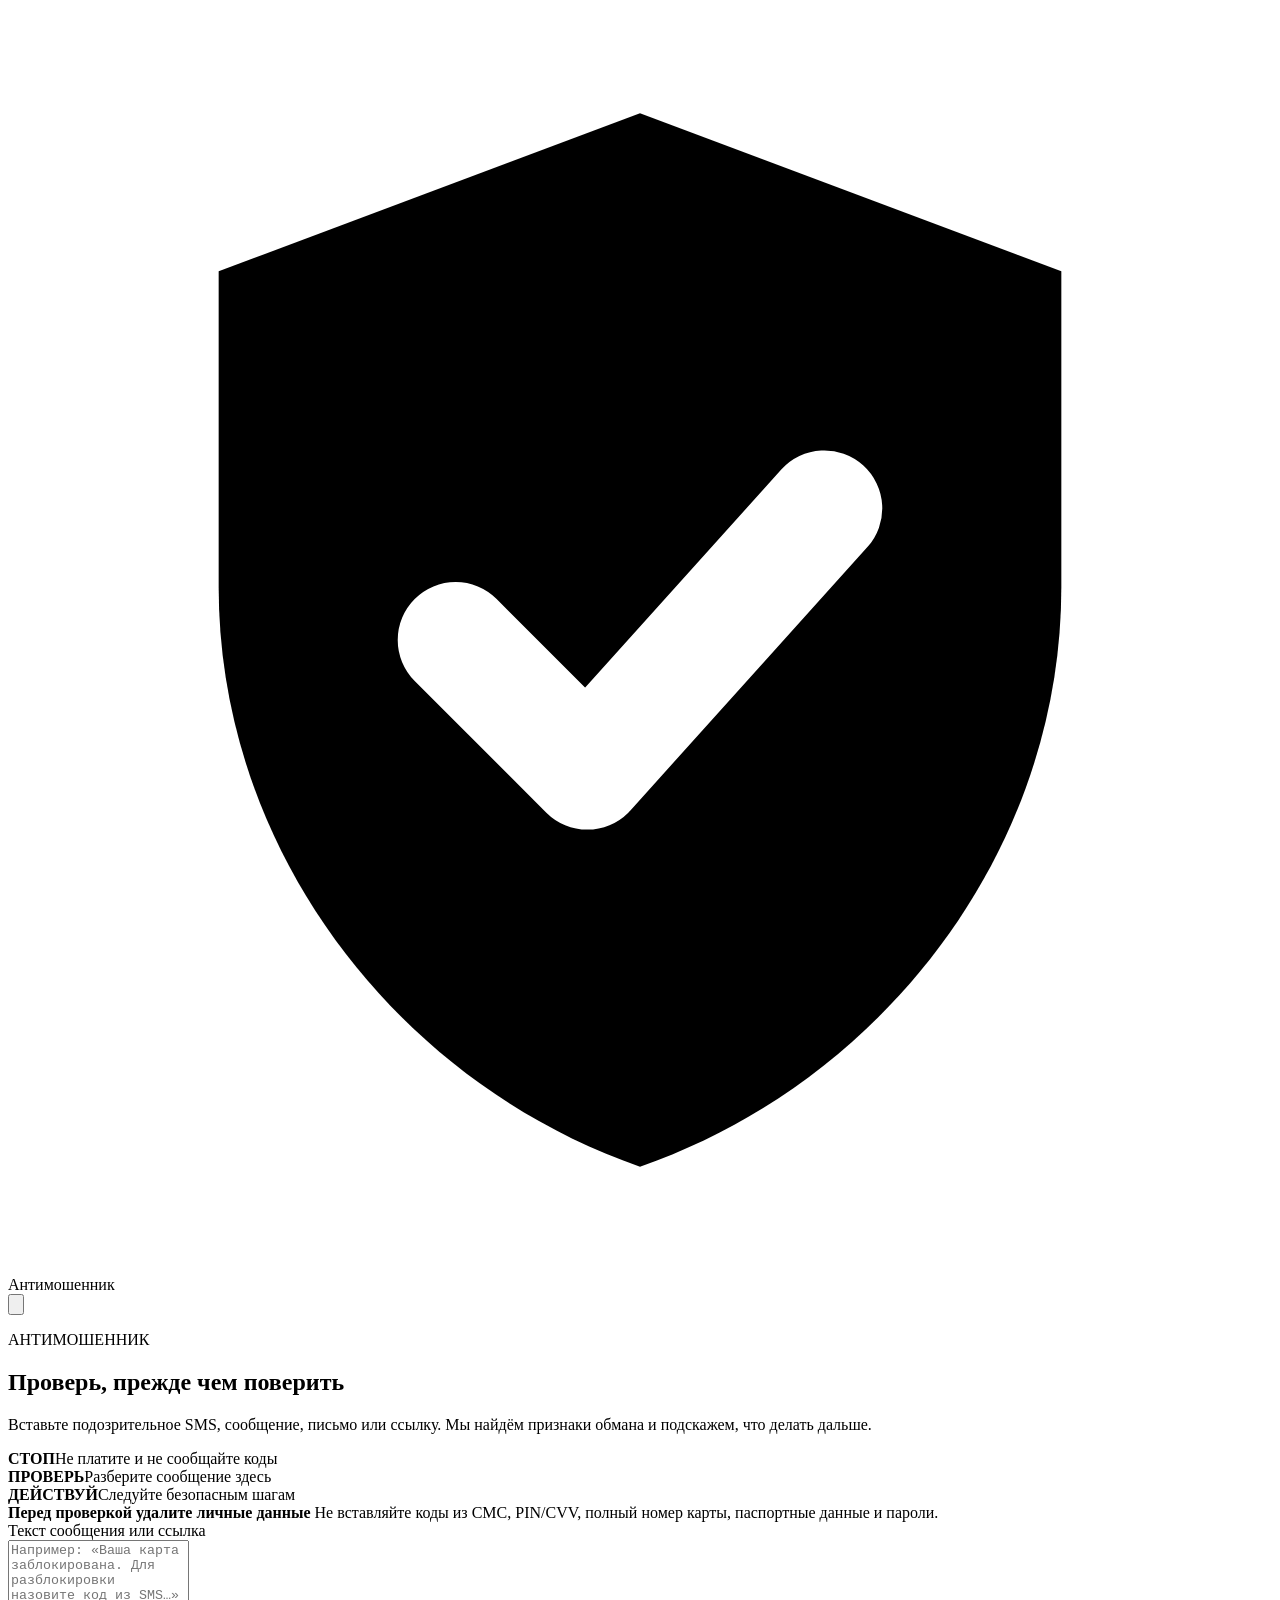
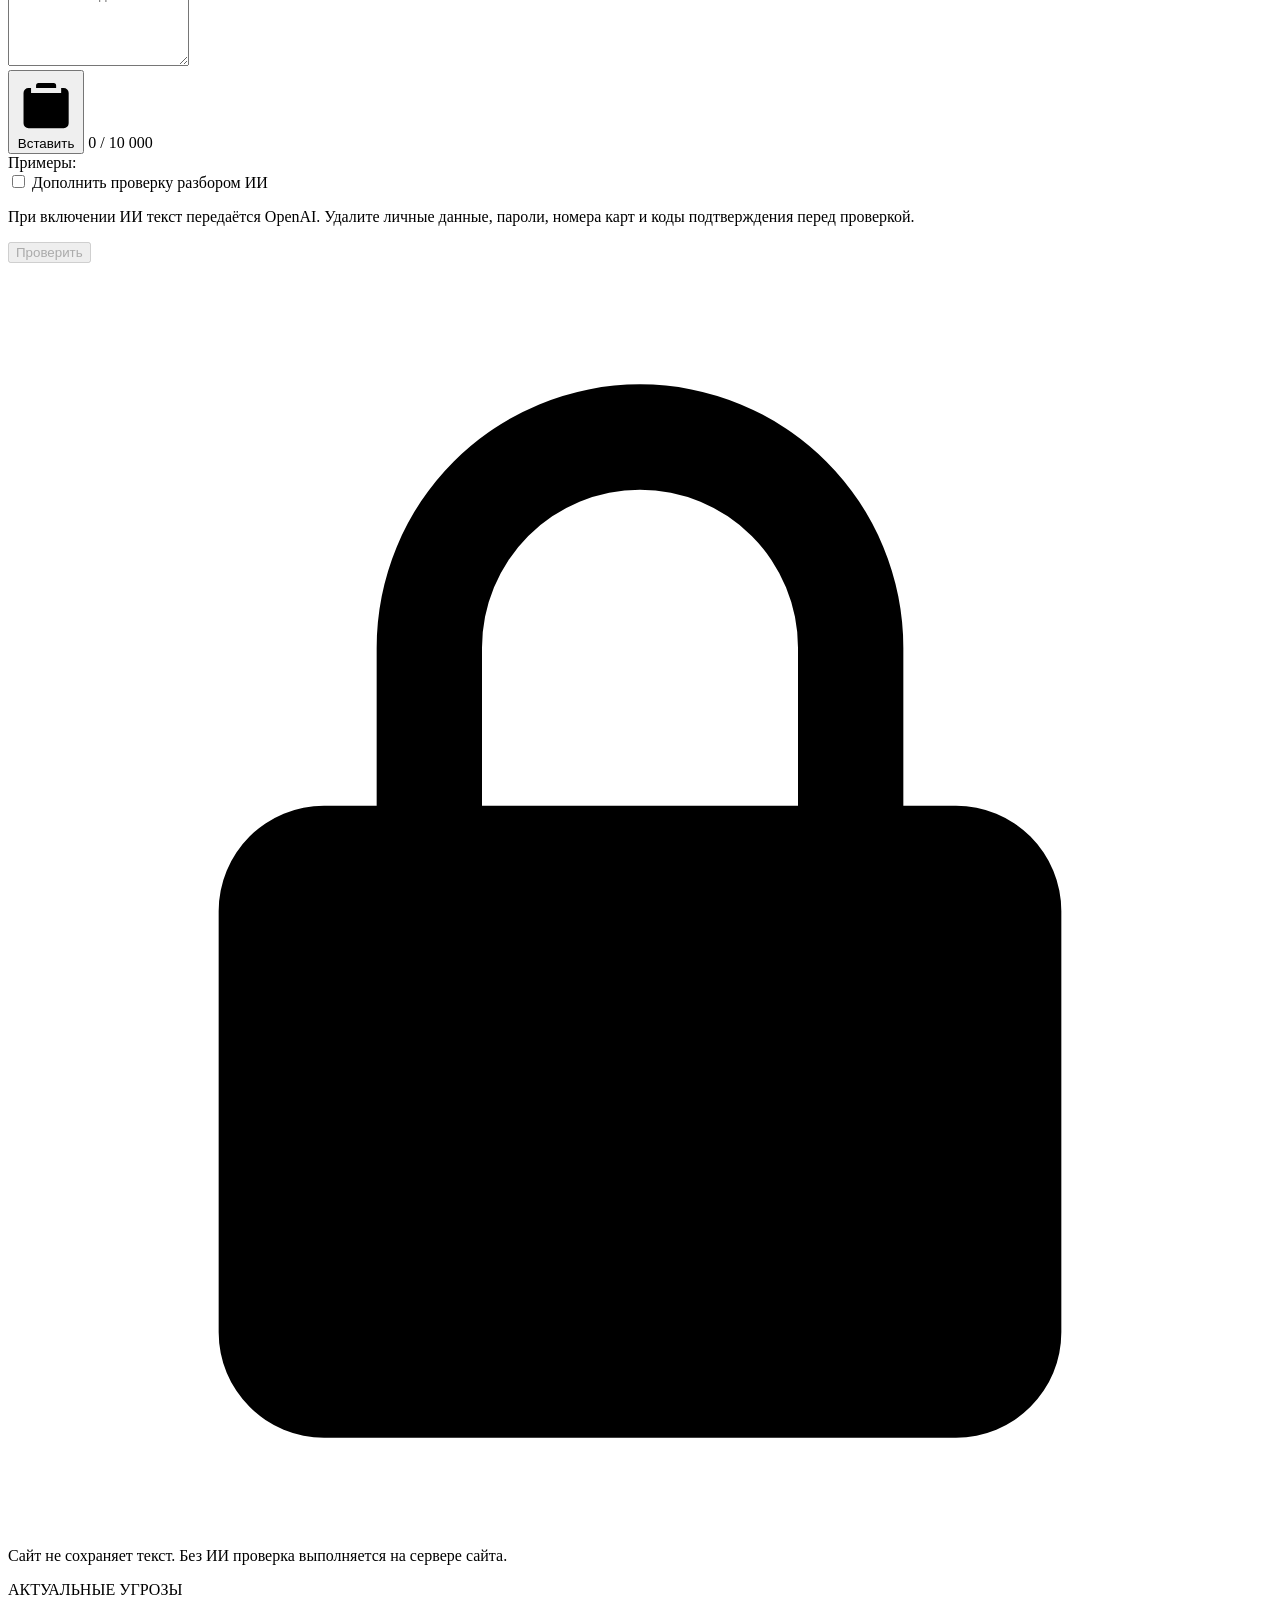
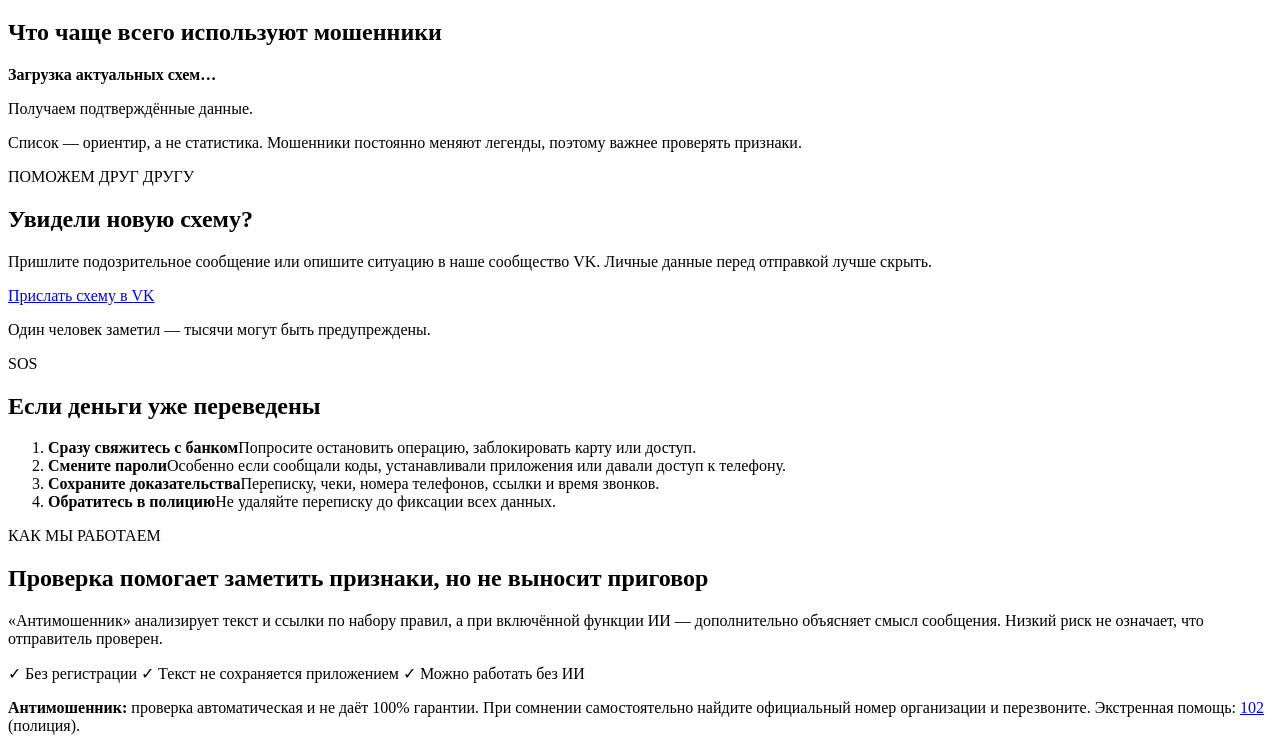
==== commit 11d9ecd5: "Подключить динамический блок актуальных угроз" ====
--- a/index.html
+++ b/index.html
@@ -11,9 +11,9 @@
   <link rel="preconnect" href="https://fonts.googleapis.com">
   <link rel="preconnect" href="https://fonts.gstatic.com" crossorigin>
   <link href="https://fonts.googleapis.com/css2?family=Manrope:wght@400;500;600;700;800&display=swap" rel="stylesheet">
-  <link rel="manifest" href="/manifest.webmanifest">
-  <link rel="apple-touch-icon" href="/static/icon.svg">
-  <link rel="stylesheet" href="/static/style.css">
+  <link rel="manifest" href="/manifest.webmanifest?v=1.2">
+  <link rel="apple-touch-icon" href="/static/icon.svg?v=1.2">
+  <link rel="stylesheet" href="/static/style.css?v=1.2">
 </head>
 <body>
   <div class="bg-glow" aria-hidden="true"></div>
@@ -95,13 +95,10 @@
       <section class="card section-card">
         <div class="section-kicker">АКТУАЛЬНЫЕ УГРОЗЫ</div>
         <h2>Что чаще всего используют мошенники</h2>
-        <div class="threat-grid">
-          <article><span class="threat-dot hot"></span><strong>Срочность и страх</strong><p>«Сейчас потеряете деньги», «аккаунт заблокируют», «идёт проверка».</p></article>
-          <article><span class="threat-dot hot"></span><strong>Коды и доступ</strong><p>Просят код из СМС, пароль, установить приложение или включить удалённый доступ.</p></article>
-          <article><span class="threat-dot warn"></span><strong>Поддельные ссылки</strong><p>Доставка, штраф, выигрыш, оплата, «подтверждение аккаунта».</p></article>
-          <article><span class="threat-dot warn"></span><strong>Подмена близких</strong><p>«Новый номер», «попал в беду», срочная просьба перевести деньги.</p></article>
-        </div>
-        <p class="section-note">Список — ориентир, а не статистика. Мошенники постоянно меняют легенды, поэтому важнее проверять признаки.</p>
+        <div class="threat-grid" id="threatGrid">
+          <article><span class="threat-dot warn"></span><strong>Загрузка актуальных схем…</strong><p>Получаем подтверждённые данные.</p></article>
+        </div>
+        <p class="section-note" id="threatsUpdated">Список — ориентир, а не статистика. Мошенники постоянно меняют легенды, поэтому важнее проверять признаки.</p>
       </section>
 
       <section class="card section-card">
@@ -208,6 +205,6 @@
     <p><strong>Антимошенник:</strong> проверка автоматическая и не даёт 100% гарантии. При сомнении самостоятельно найдите официальный номер организации и перезвоните. Экстренная помощь: <a href="tel:102">102</a> (полиция).</p>
   </footer>
 
-  <script src="/static/app.js"></script>
+  <script src="/static/app.js?v=1.2"></script>
 </body>
 </html>
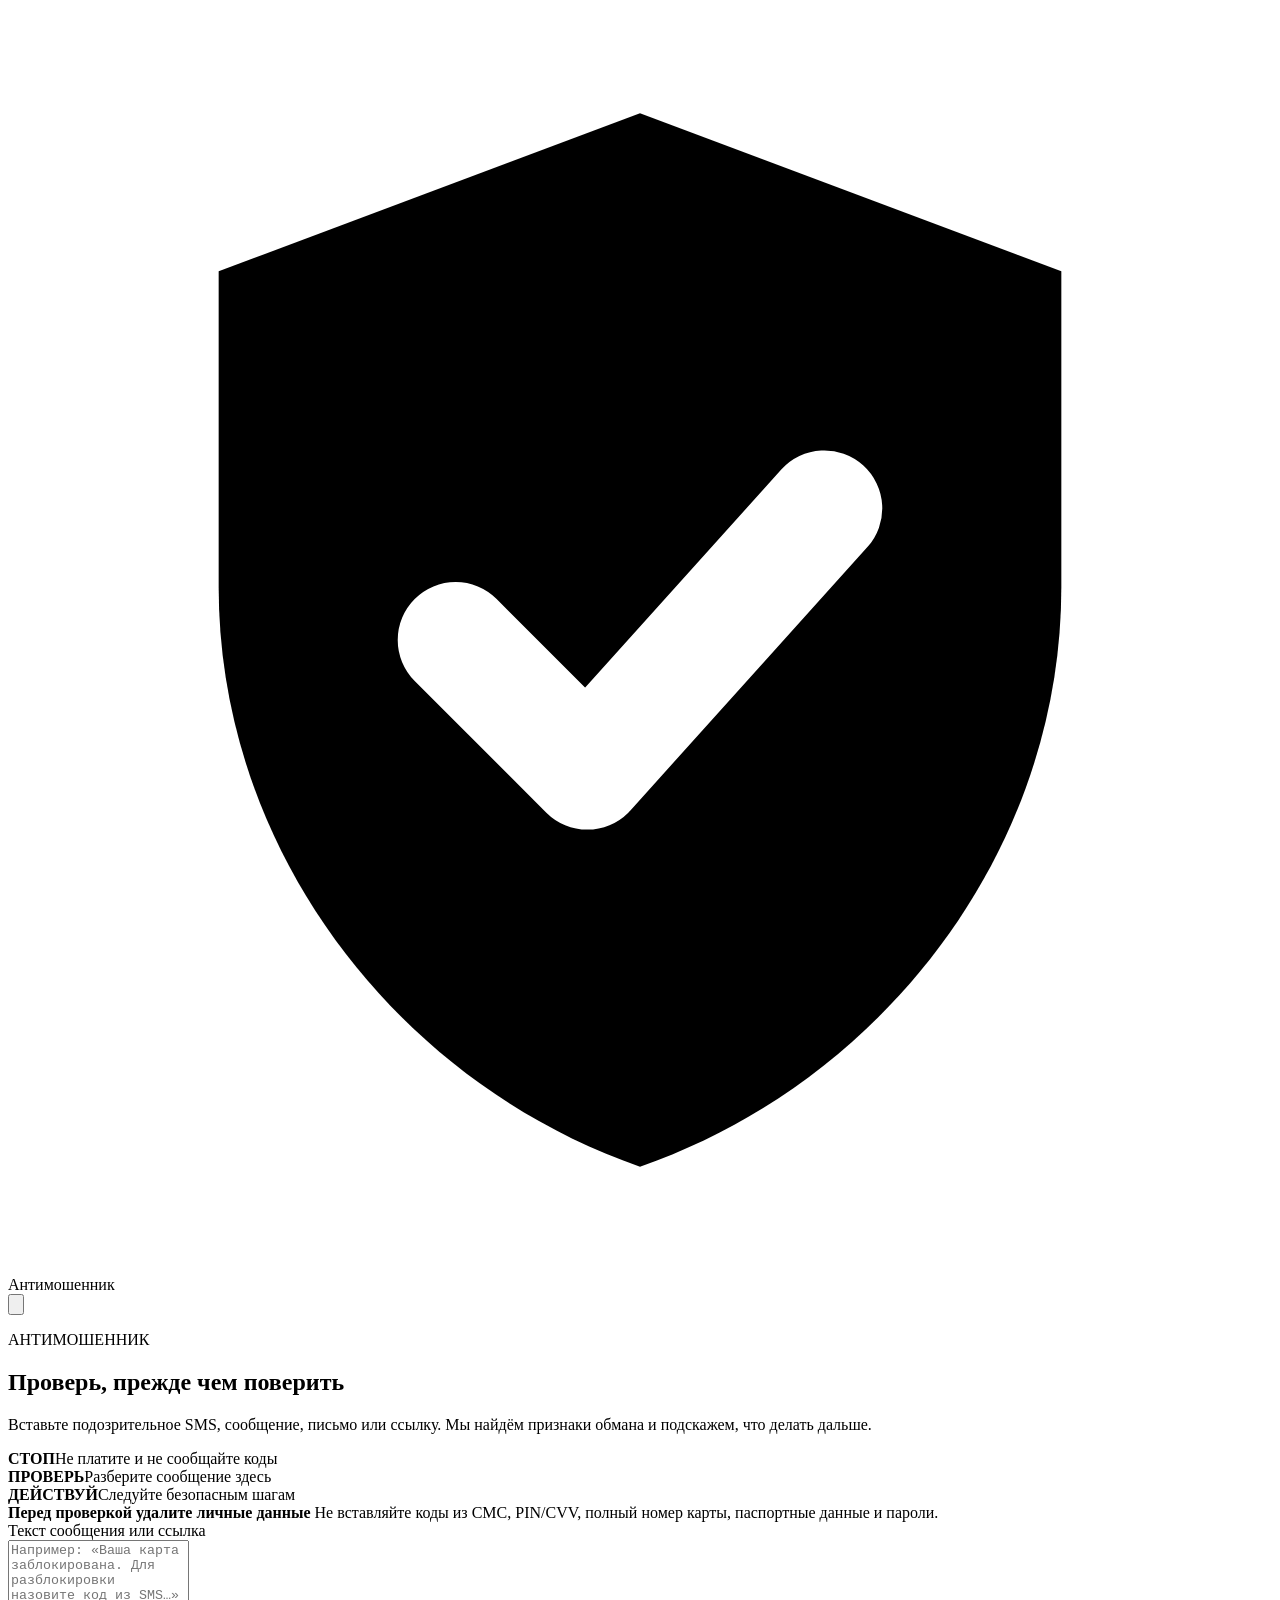
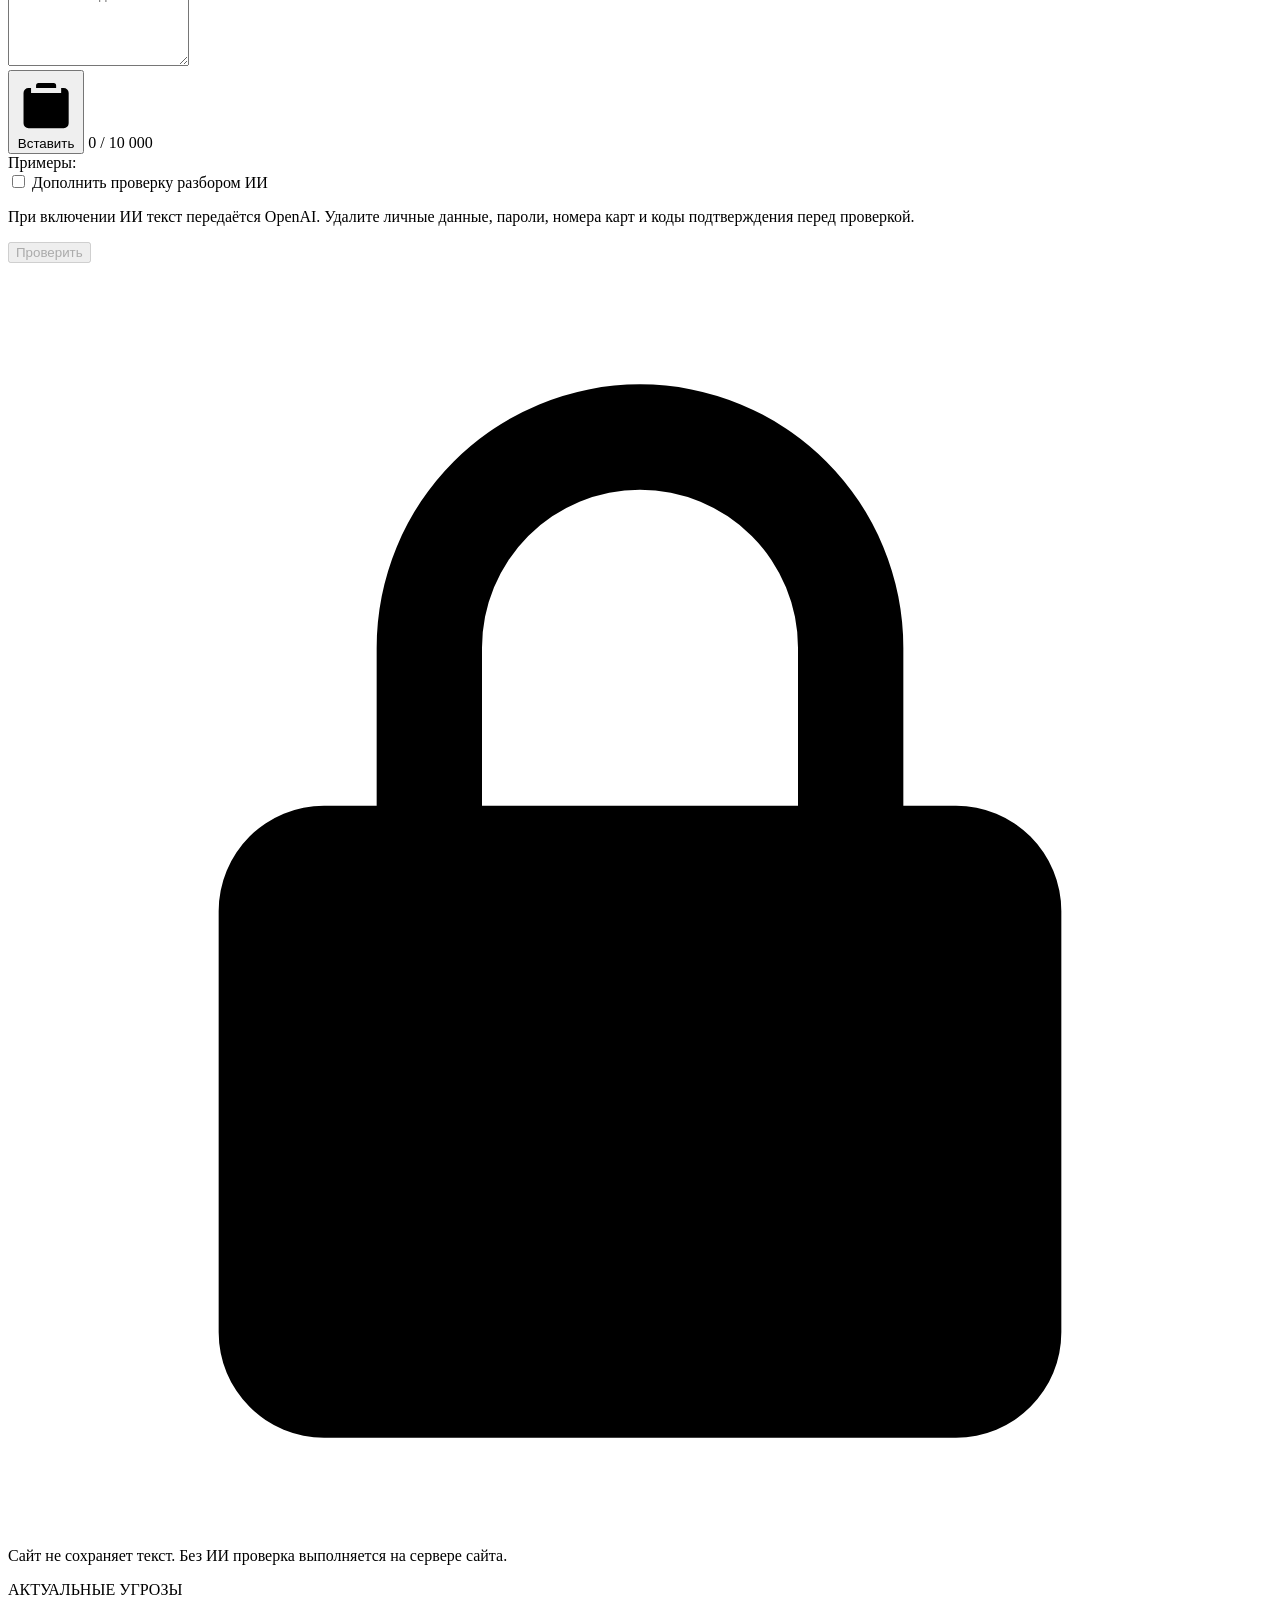
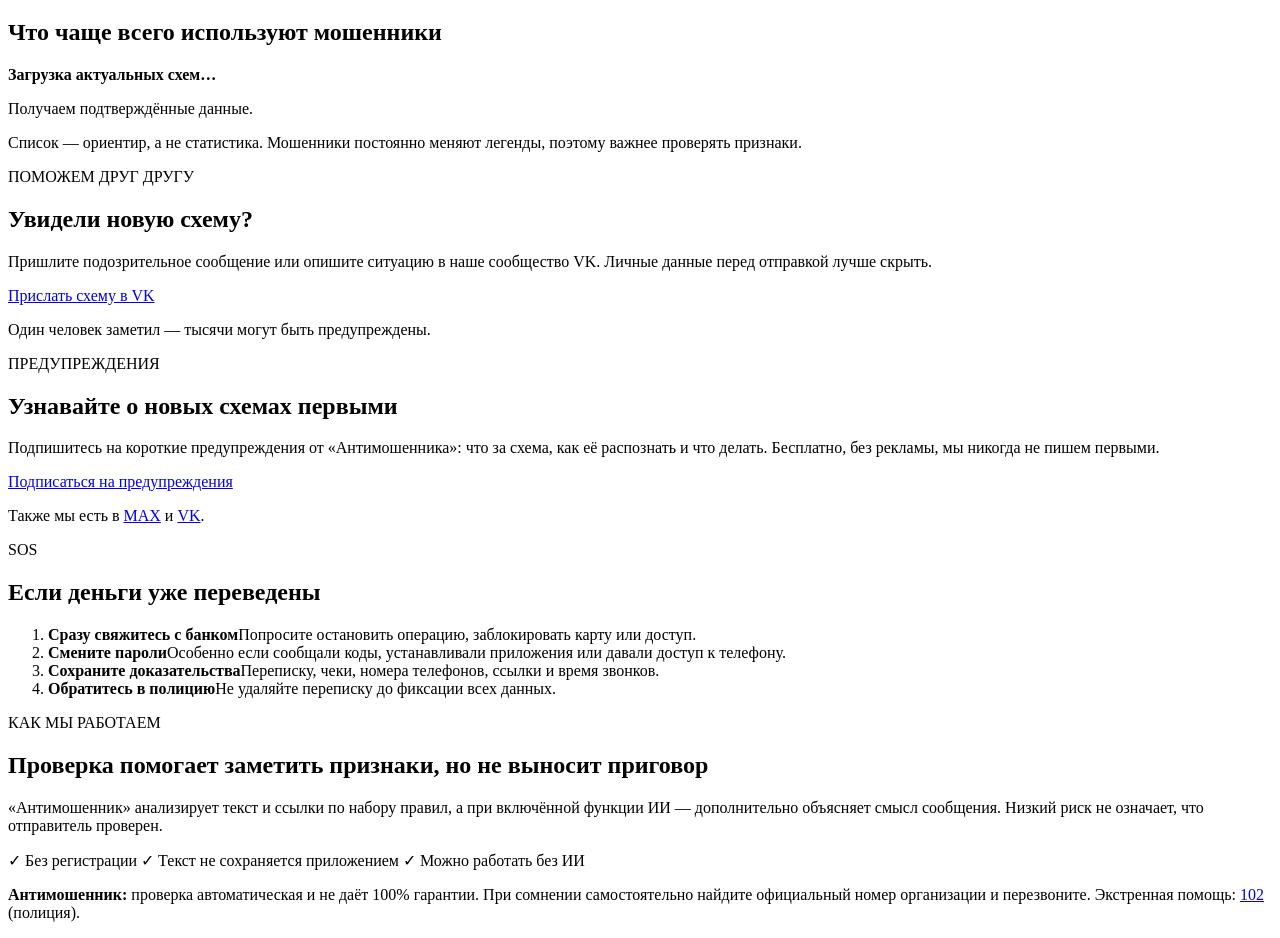
==== commit 7979769c: "Add subscription card linking to the Антимошенник alerts site" ====
--- a/index.html
+++ b/index.html
@@ -109,6 +109,14 @@
         <p class="microcopy">Один человек заметил — тысячи могут быть предупреждены.</p>
       </section>
 
+      <section class="card section-card">
+        <div class="section-kicker">ПРЕДУПРЕЖДЕНИЯ</div>
+        <h2>Узнавайте о новых схемах первыми</h2>
+        <p>Подпишитесь на короткие предупреждения от «Антимошенника»: что за схема, как её распознать и что делать. Бесплатно, без рекламы, мы никогда не пишем первыми.</p>
+        <a class="primary-link" href="https://glanass1204-web.github.io/antimoshennik/#subscribe" target="_blank" rel="noopener noreferrer">Подписаться на предупреждения</a>
+        <p class="microcopy">Также мы есть в <a href="https://max.ru/channel_antimoshennik" target="_blank" rel="noopener noreferrer">MAX</a> и <a href="https://vk.ru/shchit_ot_moshennikov" target="_blank" rel="noopener noreferrer">VK</a>.</p>
+      </section>
+
       <section class="card section-card sos-card">
         <div class="section-kicker">SOS</div>
         <h2>Если деньги уже переведены</h2>
